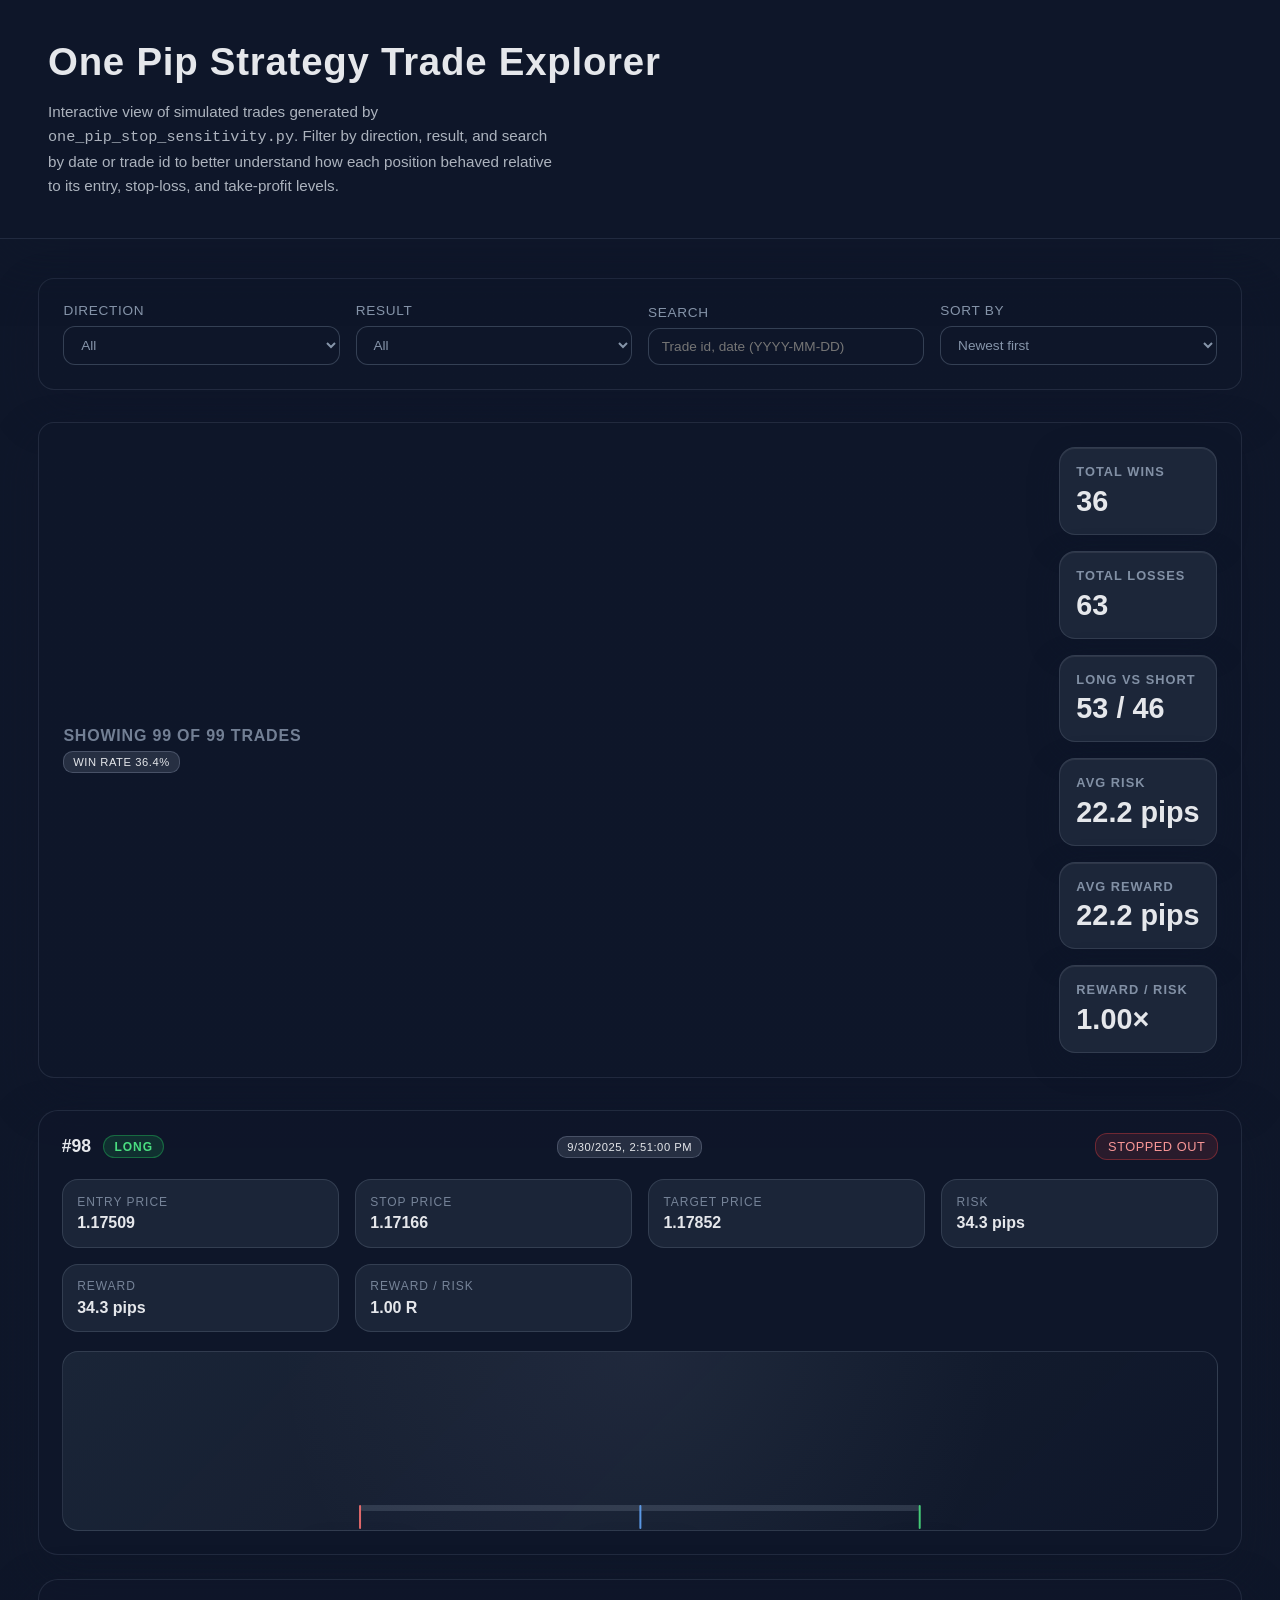
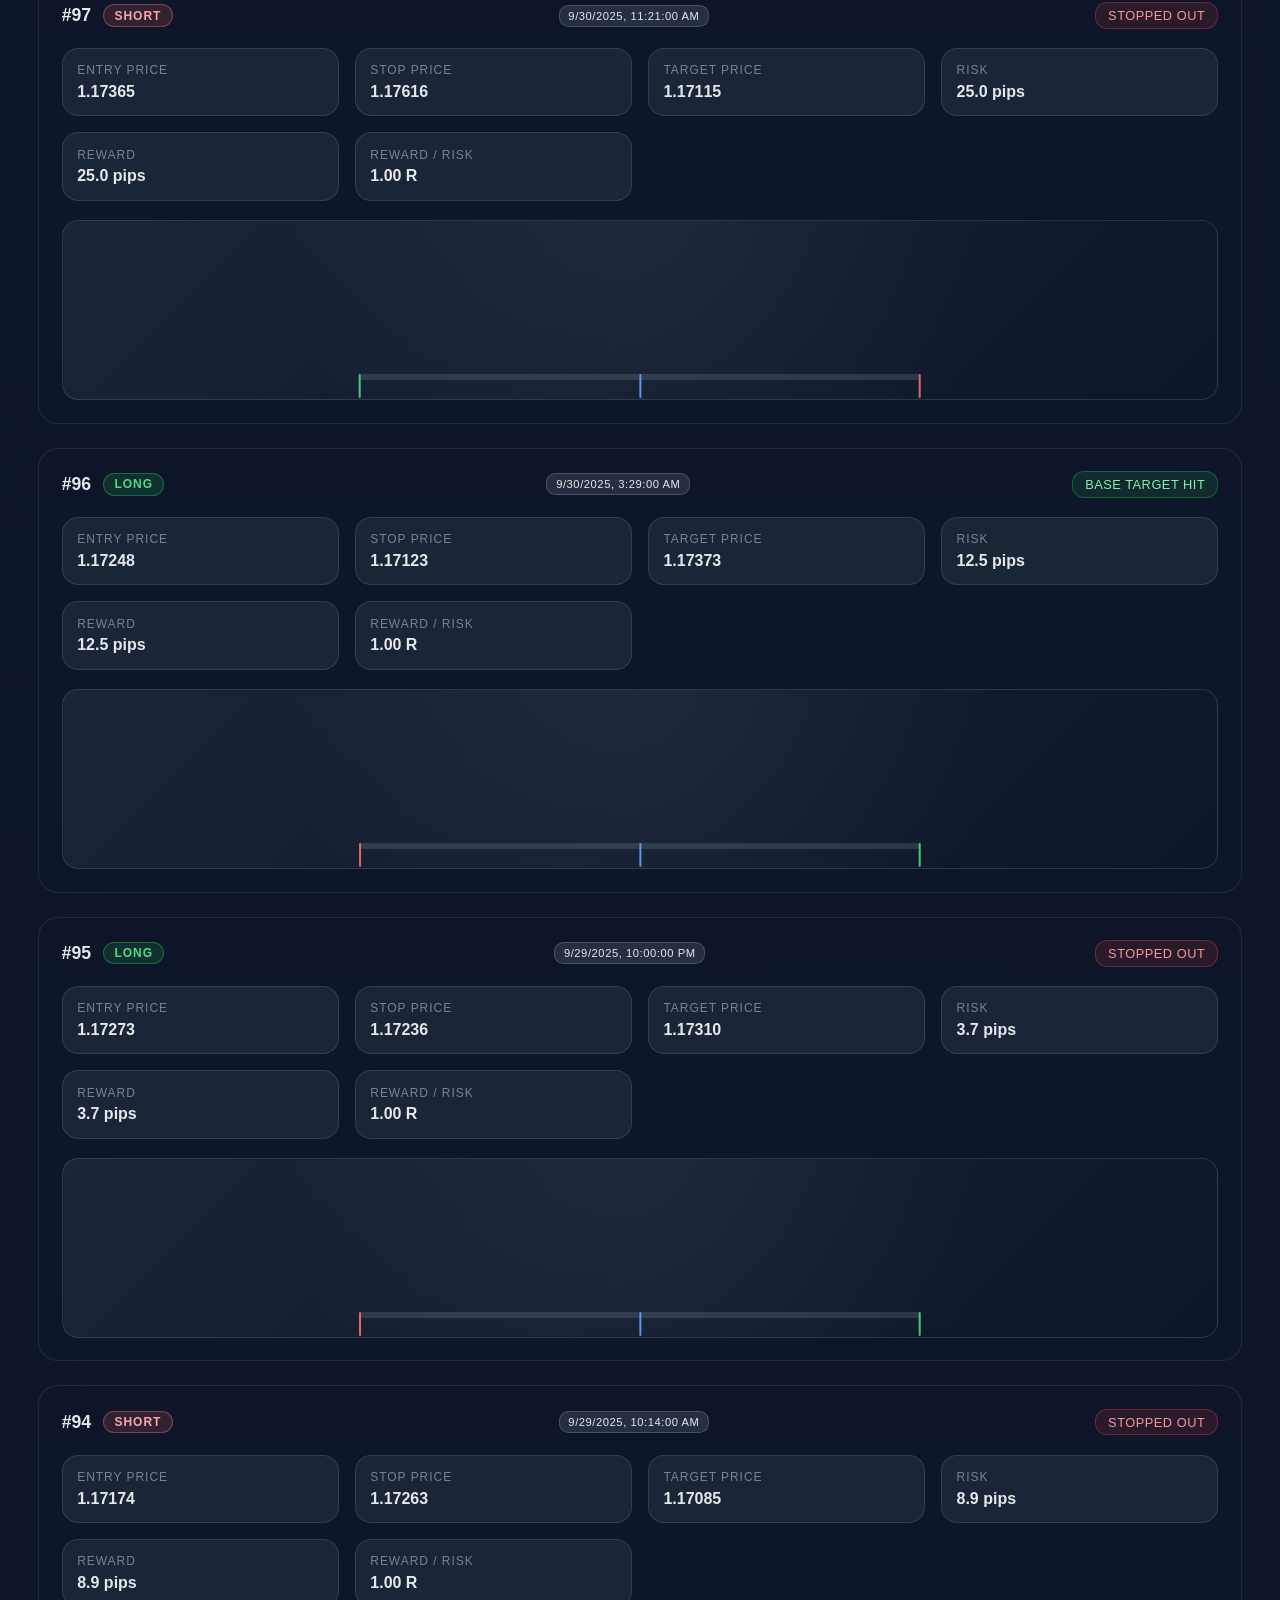
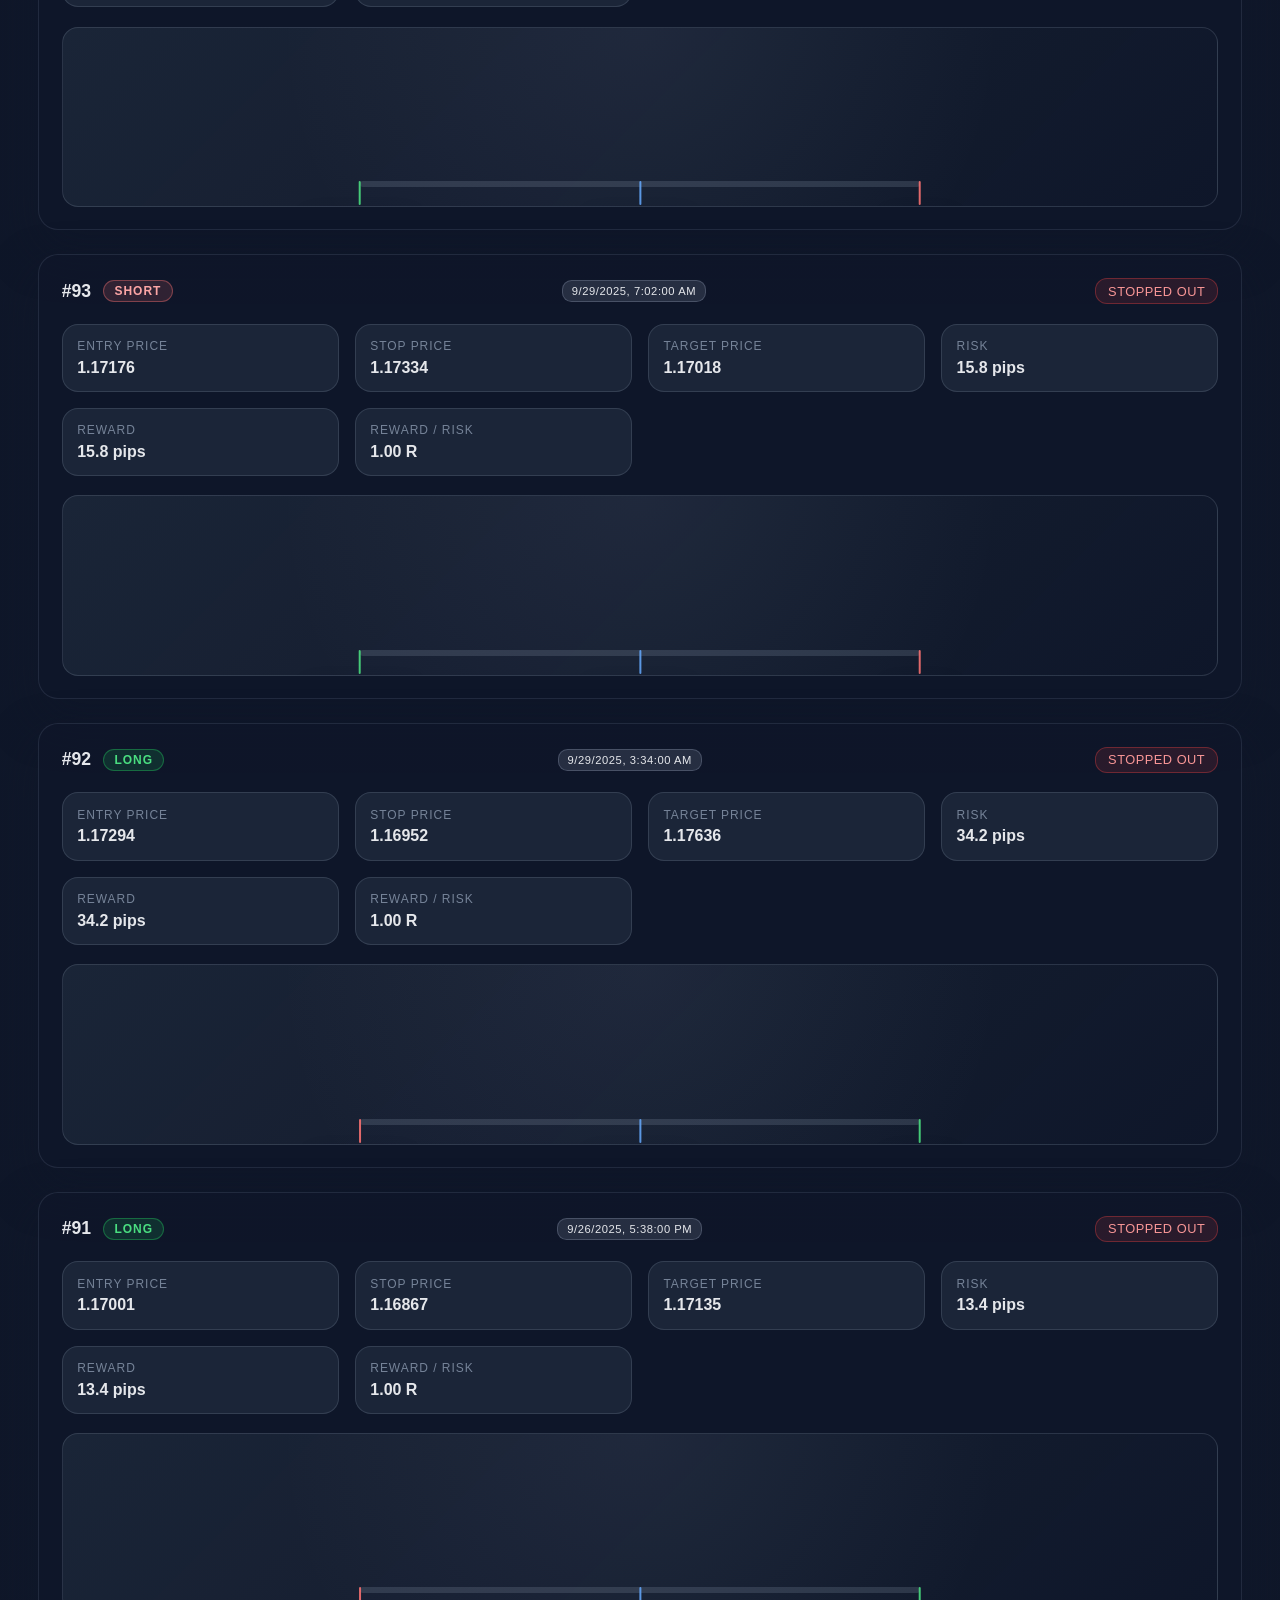
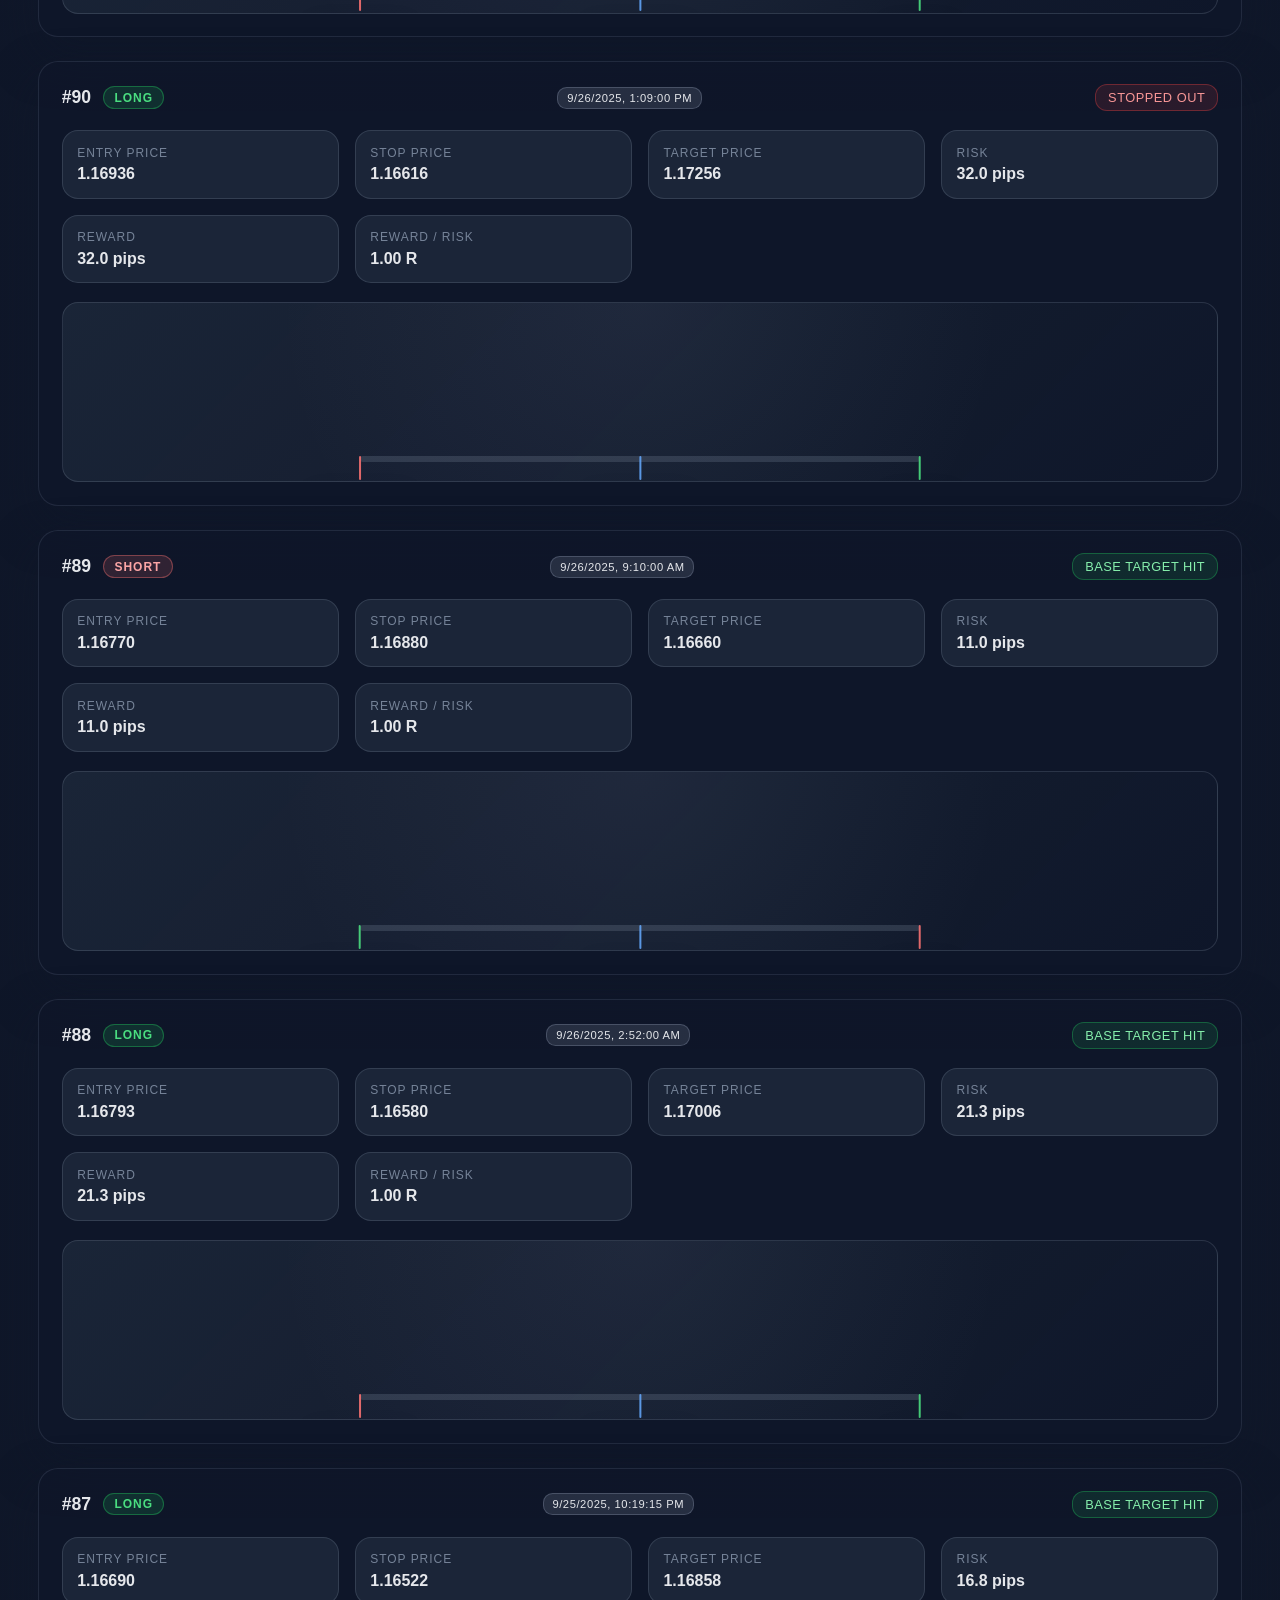
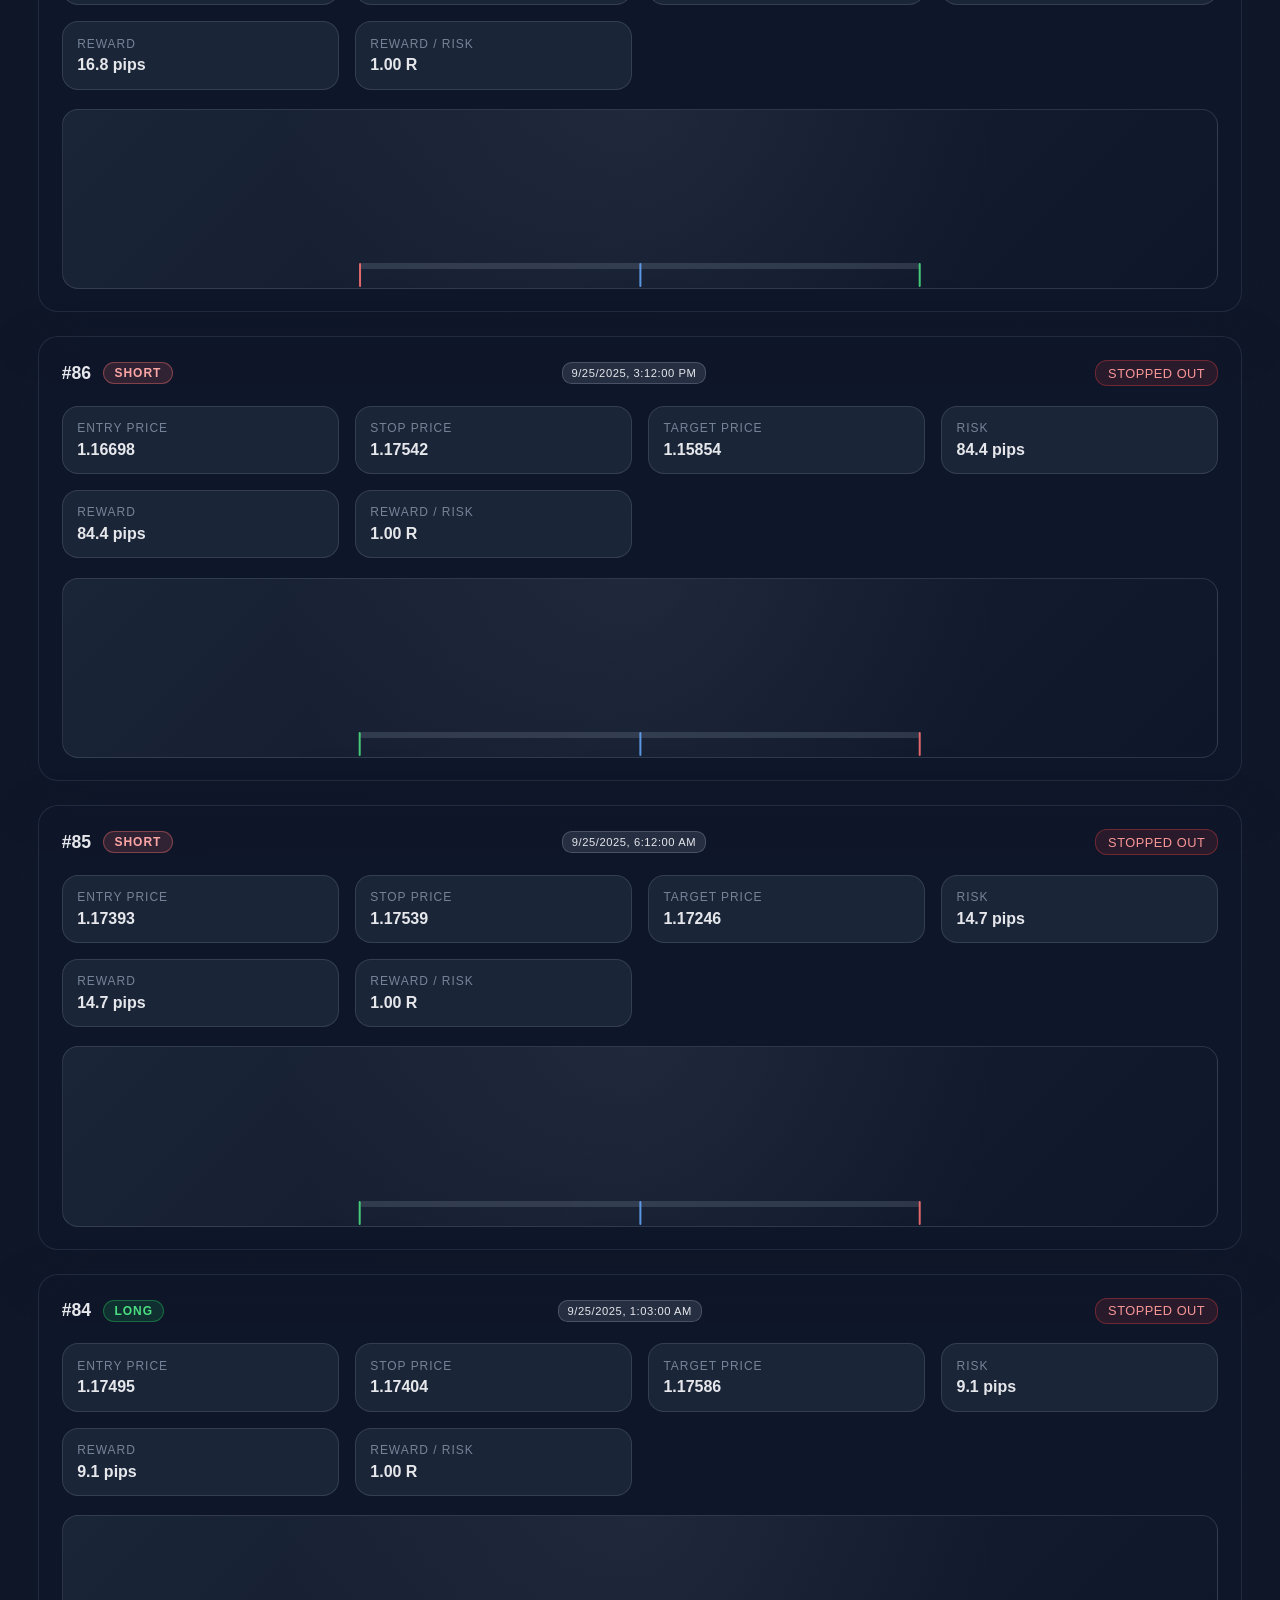
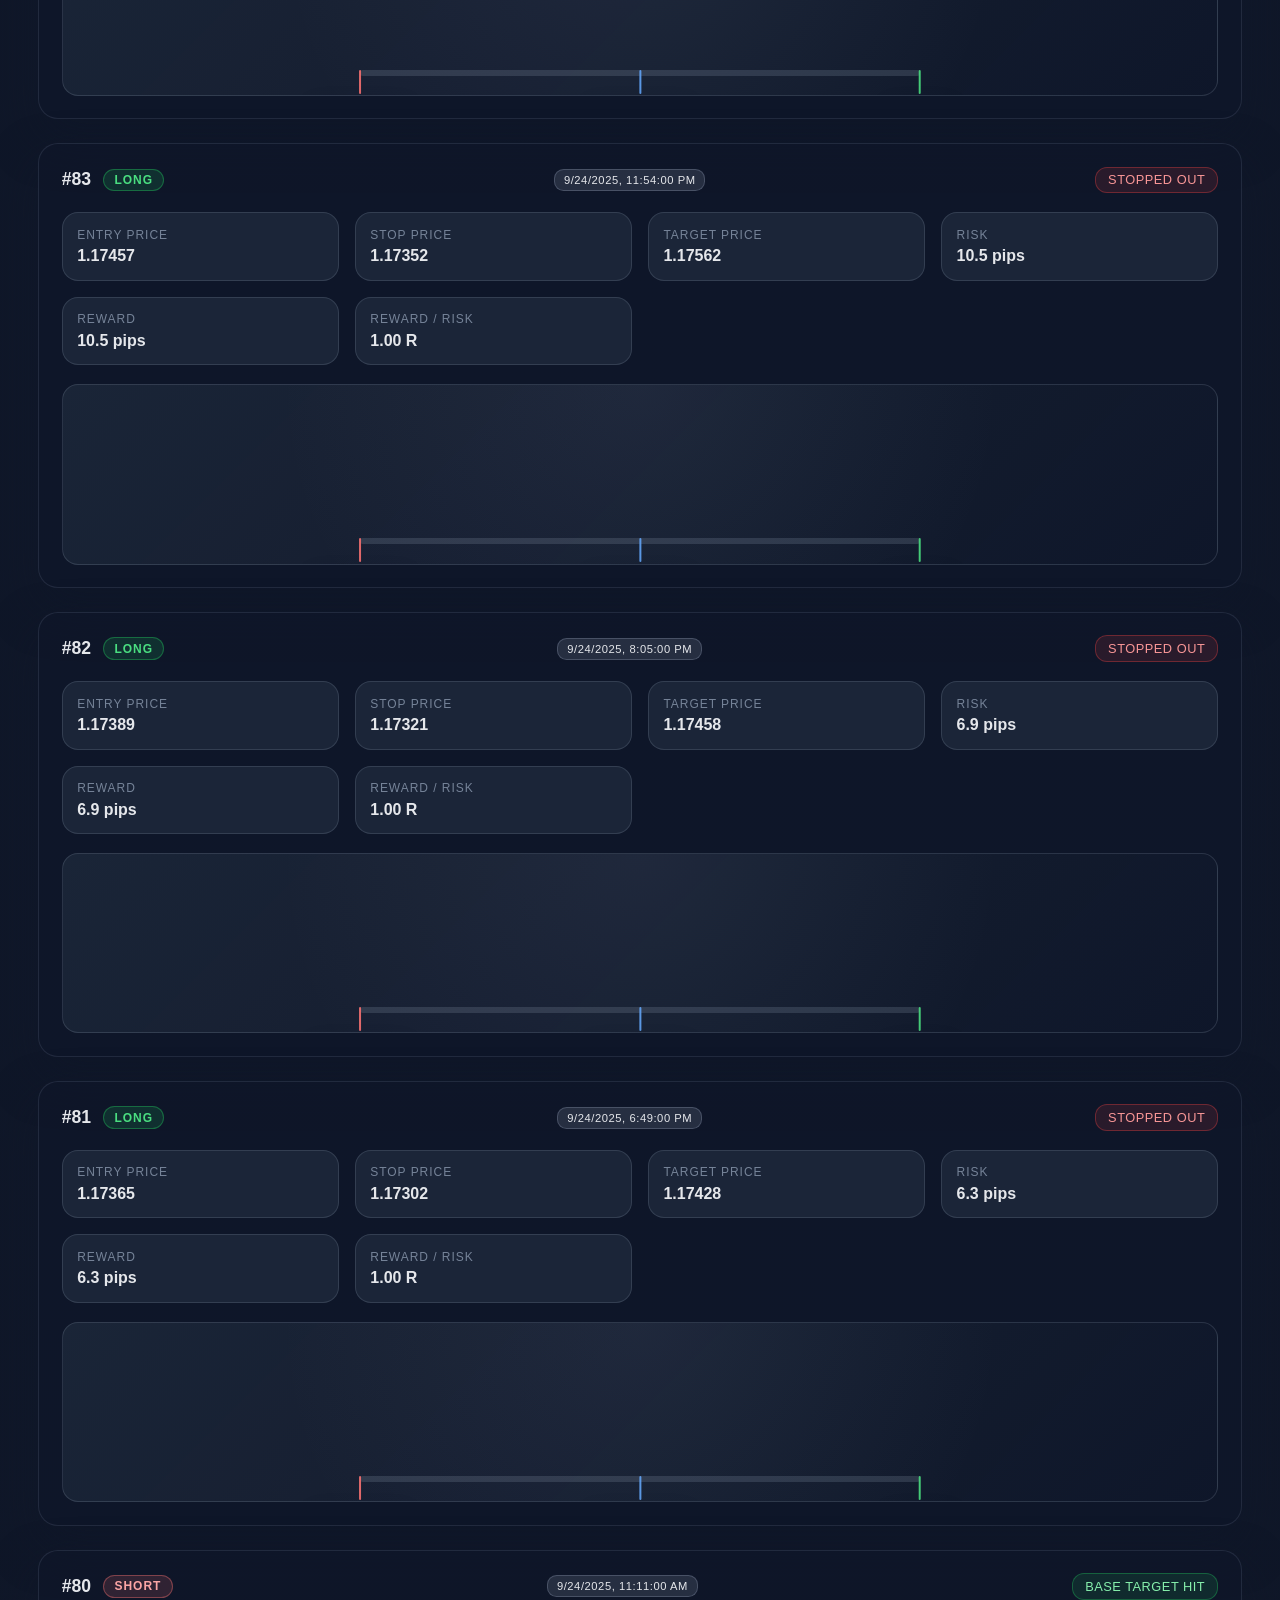
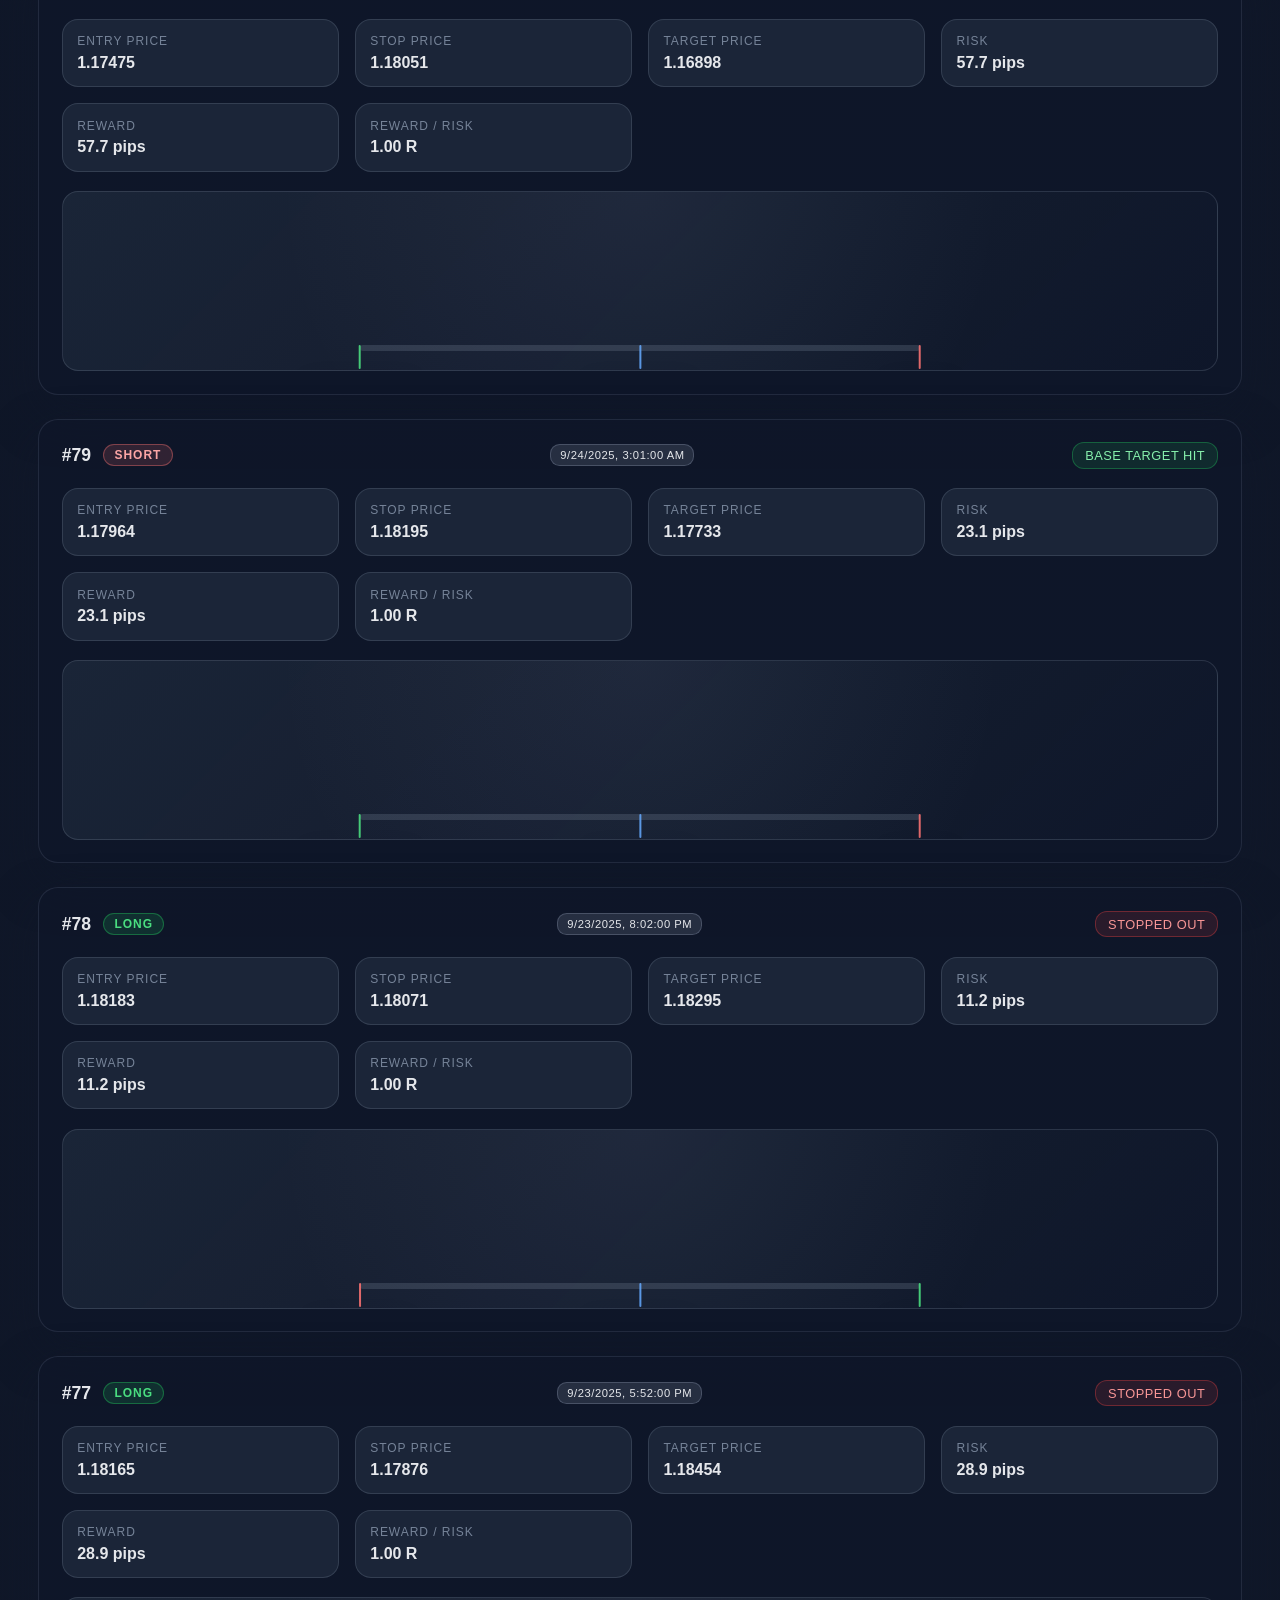
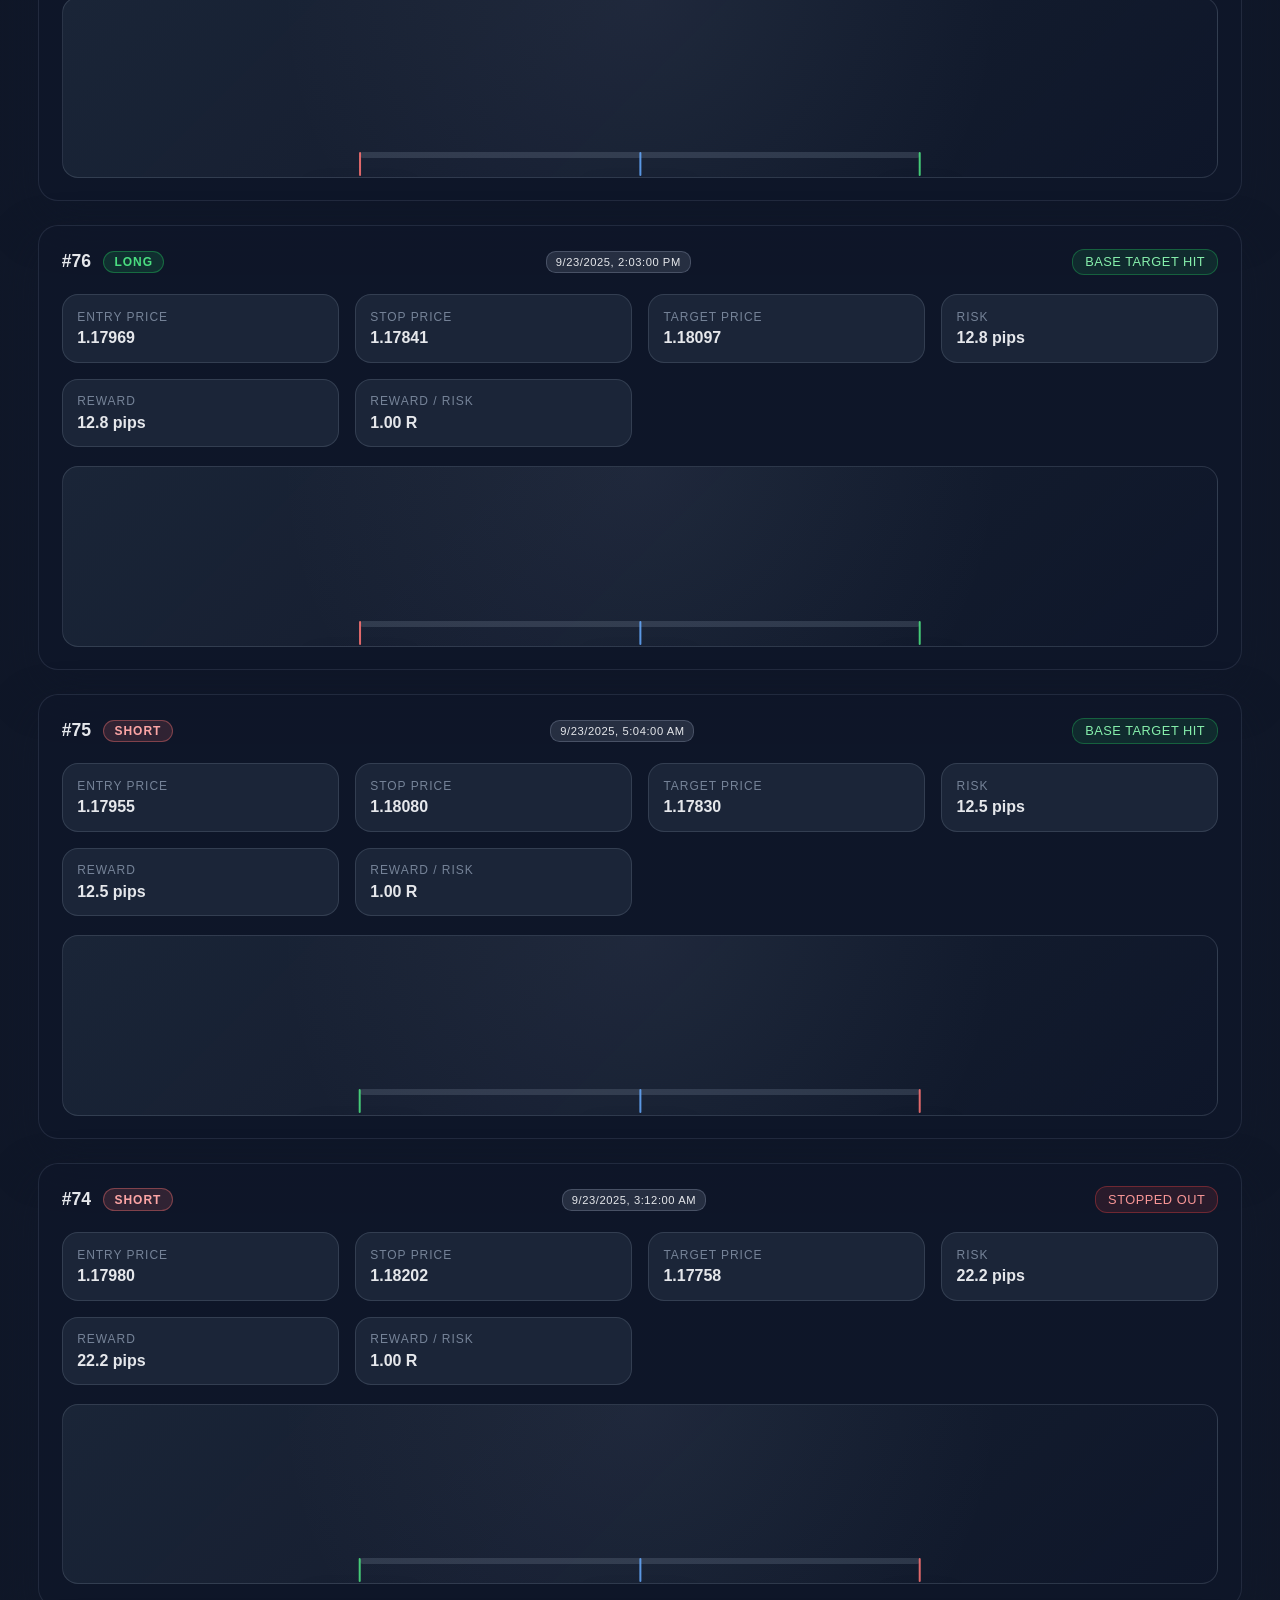
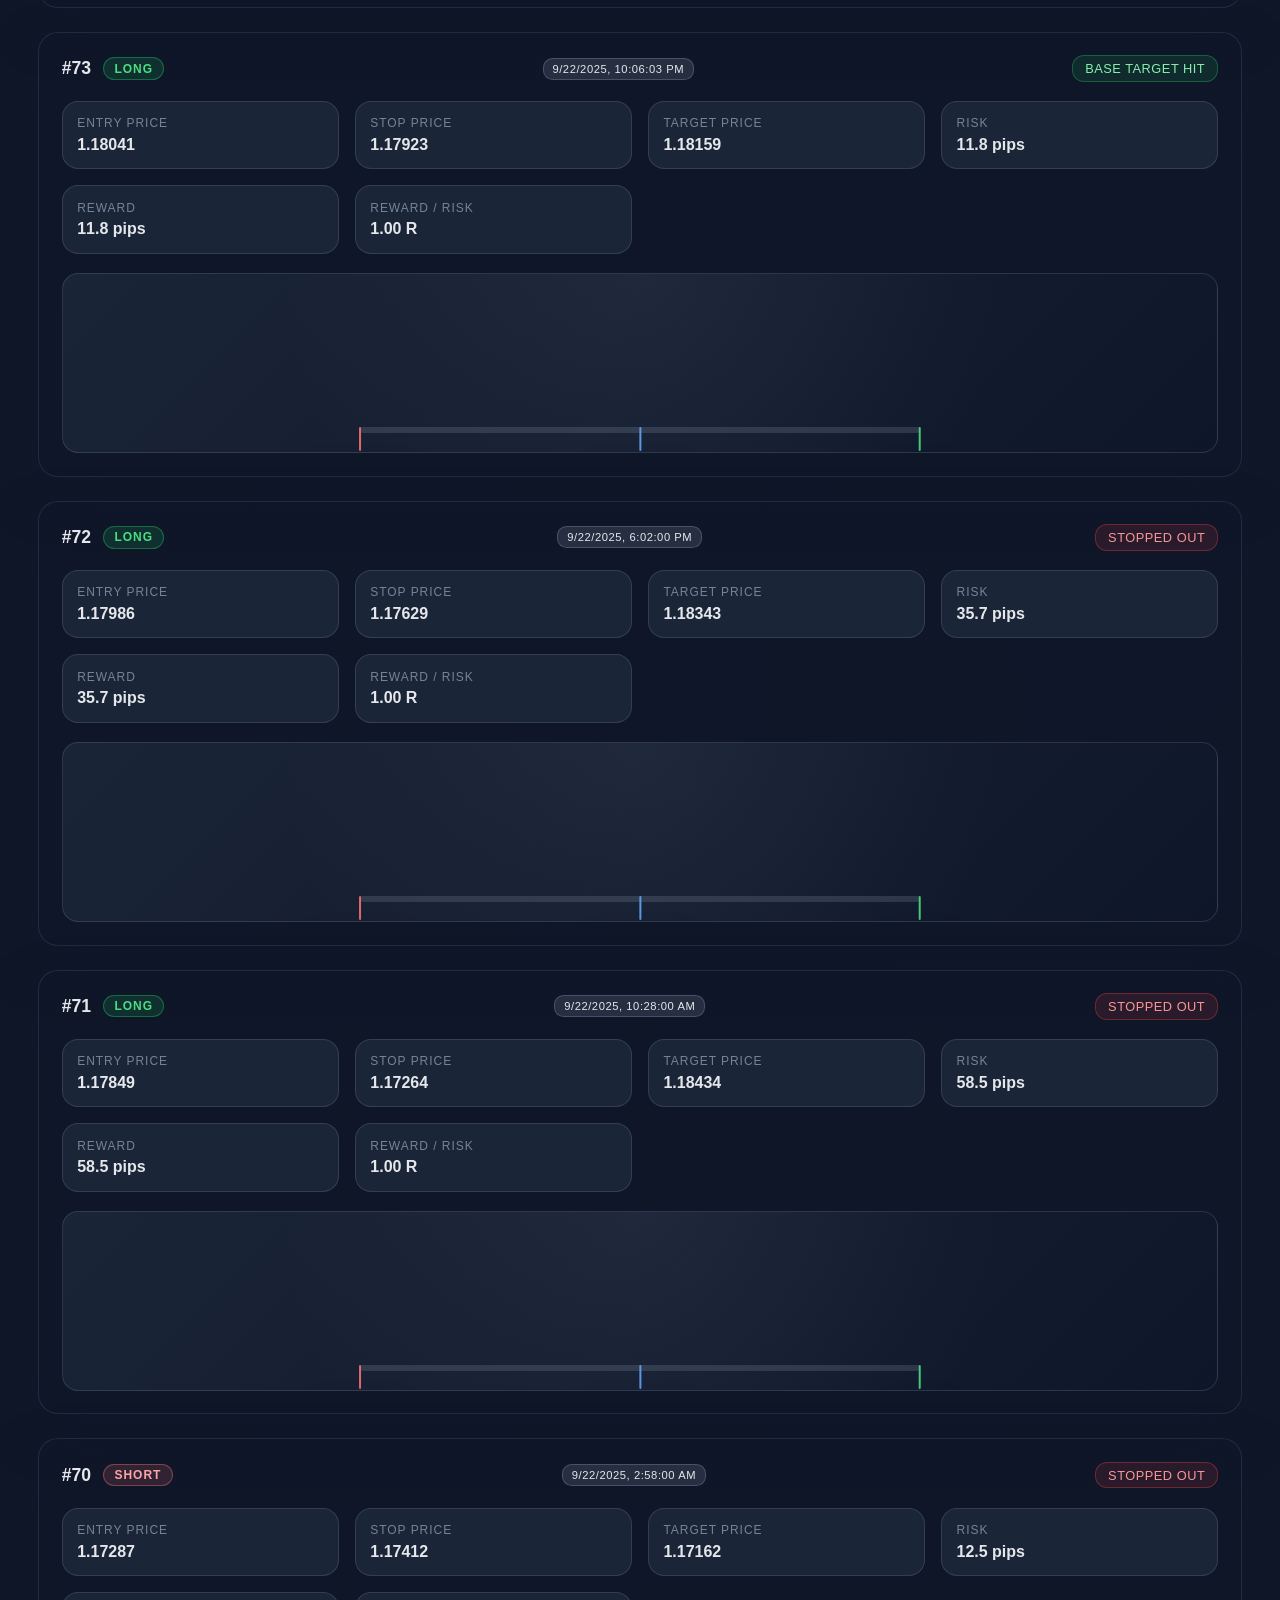
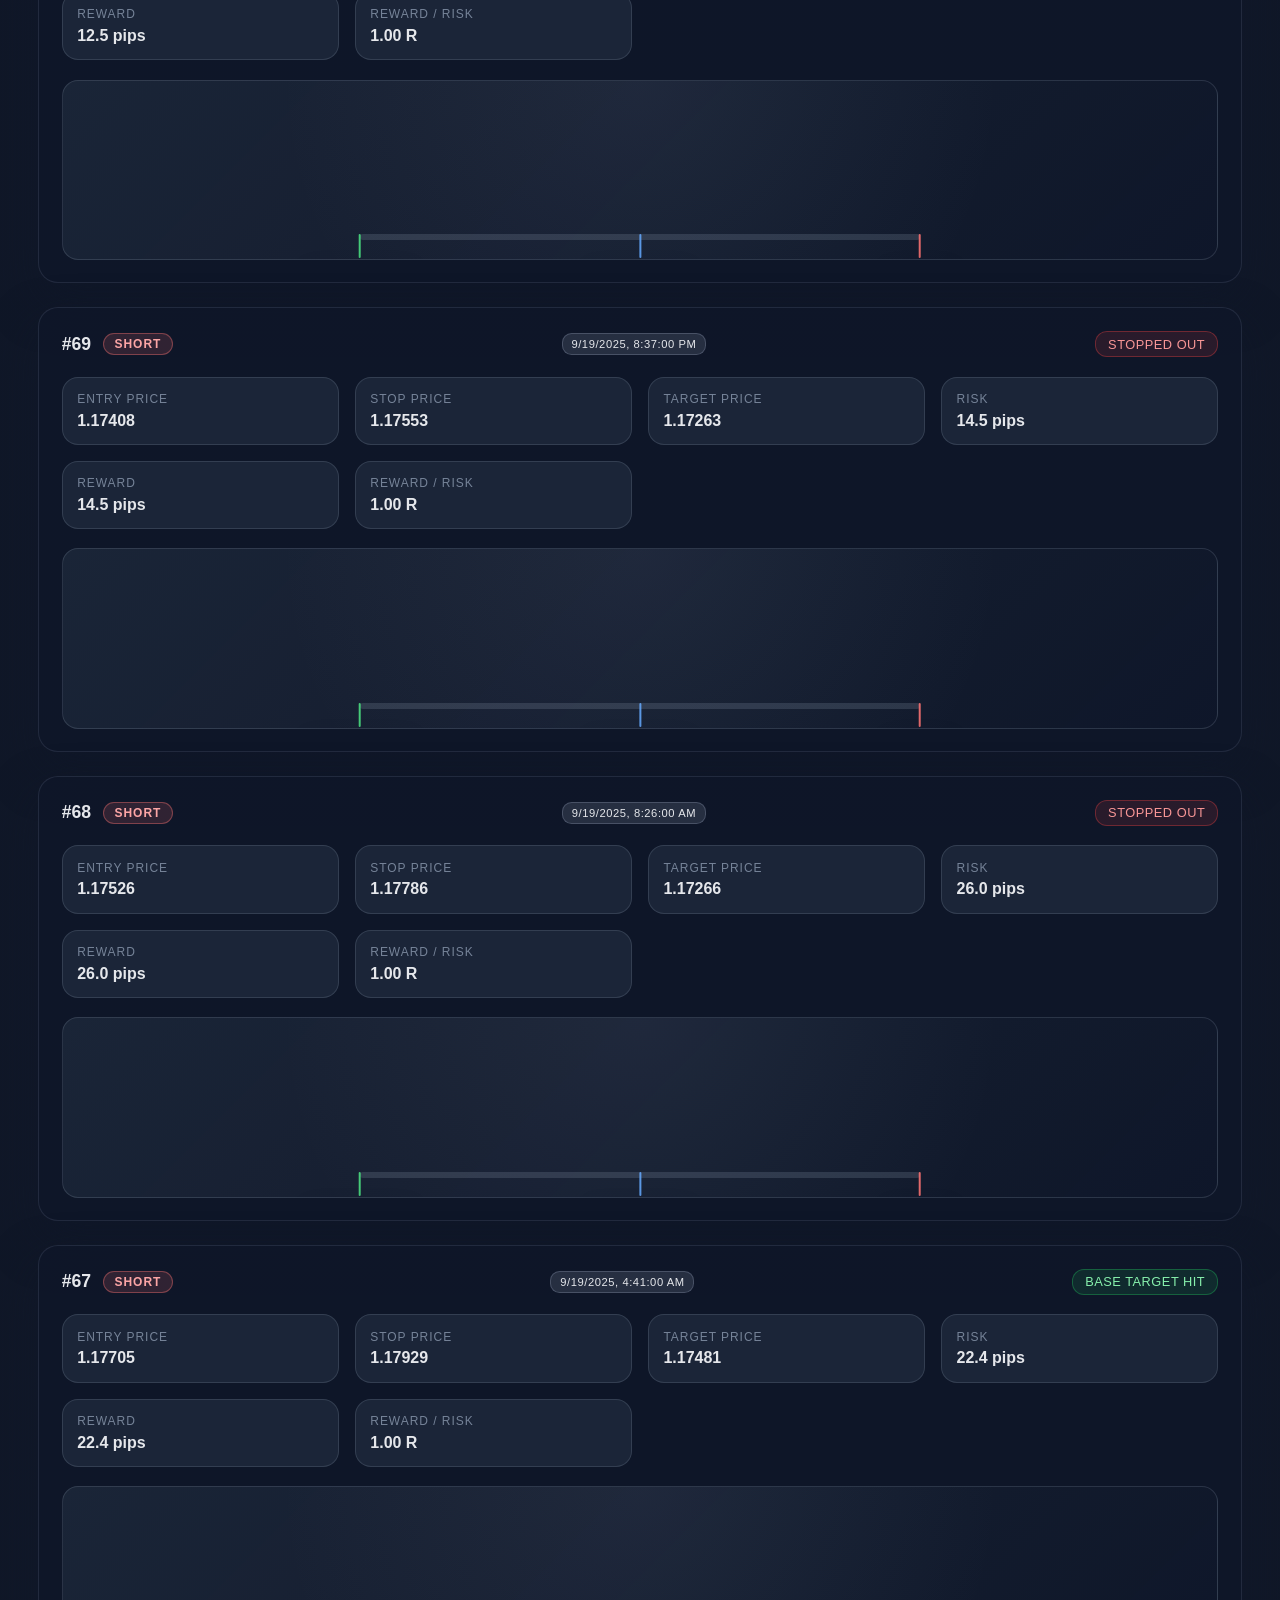
==== trade_visualization.html @ d6e730d3 "Add interactive trade visualization page" ====
<!DOCTYPE html>
<html lang="en">
<head>
  <meta charset="UTF-8" />
  <title>One Pip Strategy Trade Explorer</title>
  <meta name="viewport" content="width=device-width, initial-scale=1" />
  <style>
    :root {
      color-scheme: light dark;
      font-family: "Segoe UI", Roboto, Helvetica, Arial, sans-serif;
      background: #111827;
      color: #e5e7eb;
    }

    body {
      margin: 0;
      padding: 0;
      min-height: 100vh;
      display: flex;
      flex-direction: column;
      background: linear-gradient(160deg, #0f172a 0%, #111827 50%, #0b1120 100%);
    }

    header {
      padding: 2.5rem clamp(1rem, 4vw, 3rem);
      background: rgba(15, 23, 42, 0.85);
      backdrop-filter: blur(14px);
      border-bottom: 1px solid rgba(148, 163, 184, 0.15);
      position: sticky;
      top: 0;
      z-index: 10;
      box-shadow: 0 20px 45px rgba(15, 23, 42, 0.6);
    }

    header h1 {
      margin: 0 0 1rem 0;
      font-size: clamp(1.8rem, 3vw, 2.7rem);
      font-weight: 700;
      letter-spacing: 0.02em;
    }

    header p {
      margin: 0;
      max-width: 60ch;
      color: rgba(226, 232, 240, 0.75);
      font-size: 0.95rem;
      line-height: 1.6;
    }

    main {
      flex: 1;
      padding: clamp(1.5rem, 3vw, 3.5rem);
      display: grid;
      gap: 2rem;
    }

    .controls {
      display: grid;
      grid-template-columns: repeat(auto-fit, minmax(180px, 1fr));
      gap: 1rem;
      align-items: end;
      background: rgba(15, 23, 42, 0.75);
      padding: 1.5rem;
      border-radius: 1rem;
      border: 1px solid rgba(148, 163, 184, 0.15);
      box-shadow: 0 20px 45px rgba(15, 23, 42, 0.45);
    }

    .control {
      display: flex;
      flex-direction: column;
      gap: 0.5rem;
      font-size: 0.85rem;
      text-transform: uppercase;
      letter-spacing: 0.05em;
      color: rgba(148, 163, 184, 0.9);
    }

    .control input,
    .control select {
      font: inherit;
      padding: 0.65rem 0.8rem;
      border-radius: 0.75rem;
      border: 1px solid rgba(100, 116, 139, 0.45);
      background: rgba(15, 23, 42, 0.9);
      color: inherit;
      transition: border-color 0.2s ease, box-shadow 0.2s ease;
    }

    .control input:focus,
    .control select:focus {
      outline: none;
      border-color: rgba(99, 102, 241, 0.65);
      box-shadow: 0 0 0 3px rgba(99, 102, 241, 0.25);
    }

    .summary {
      display: flex;
      flex-wrap: wrap;
      gap: 1rem;
      align-items: center;
      justify-content: space-between;
      padding: 1.5rem;
      background: rgba(15, 23, 42, 0.75);
      border-radius: 1rem;
      border: 1px solid rgba(148, 163, 184, 0.15);
      box-shadow: 0 20px 45px rgba(15, 23, 42, 0.45);
    }

    .summary-grid {
      display: grid;
      grid-template-columns: repeat(auto-fit, minmax(140px, 1fr));
      gap: 1rem;
    }

    .summary-card {
      padding: 1rem;
      background: rgba(30, 41, 59, 0.9);
      border-radius: 1rem;
      border: 1px solid rgba(148, 163, 184, 0.18);
      box-shadow: inset 0 1px 0 rgba(255, 255, 255, 0.08), 0 10px 30px rgba(15, 23, 42, 0.35);
    }

    .summary-card h3 {
      margin: 0;
      font-size: 0.8rem;
      text-transform: uppercase;
      letter-spacing: 0.08em;
      color: rgba(148, 163, 184, 0.85);
    }

    .summary-card p {
      margin: 0.35rem 0 0 0;
      font-size: clamp(1.2rem, 2.5vw, 1.8rem);
      font-weight: 600;
    }

    .trade-list {
      display: grid;
      gap: 1.5rem;
    }

    .trade-card {
      background: rgba(15, 23, 42, 0.78);
      border-radius: 1.25rem;
      padding: 1.4rem;
      border: 1px solid rgba(148, 163, 184, 0.15);
      box-shadow: 0 20px 45px rgba(15, 23, 42, 0.5);
      display: grid;
      gap: 1.2rem;
      transition: transform 0.2s ease, border-color 0.2s ease;
    }

    .trade-card:hover {
      transform: translateY(-4px);
      border-color: rgba(99, 102, 241, 0.4);
    }

    .trade-card header {
      position: relative;
      padding: 0;
      background: none;
      border: none;
      box-shadow: none;
    }

    .trade-meta {
      display: flex;
      flex-wrap: wrap;
      gap: 1rem;
      align-items: center;
      justify-content: space-between;
    }

    .trade-title {
      font-size: 1.1rem;
      font-weight: 600;
      display: flex;
      align-items: center;
      gap: 0.75rem;
    }

    .trade-direction {
      padding: 0.2rem 0.65rem;
      border-radius: 999px;
      font-size: 0.75rem;
      letter-spacing: 0.08em;
      text-transform: uppercase;
    }

    .trade-direction.long {
      background: rgba(34, 197, 94, 0.15);
      color: rgb(74, 222, 128);
      border: 1px solid rgba(34, 197, 94, 0.4);
    }

    .trade-direction.short {
      background: rgba(248, 113, 113, 0.15);
      color: rgb(252, 165, 165);
      border: 1px solid rgba(248, 113, 113, 0.4);
    }

    .trade-result {
      padding: 0.3rem 0.75rem;
      border-radius: 0.75rem;
      font-size: 0.8rem;
      letter-spacing: 0.04em;
      text-transform: uppercase;
      display: inline-flex;
      align-items: center;
      gap: 0.5rem;
      border: 1px solid transparent;
    }

    .trade-result.win {
      background: rgba(34, 197, 94, 0.12);
      color: rgb(134, 239, 172);
      border-color: rgba(34, 197, 94, 0.35);
    }

    .trade-result.loss {
      background: rgba(239, 68, 68, 0.12);
      color: rgb(248, 150, 150);
      border-color: rgba(239, 68, 68, 0.35);
    }

    .trade-grid {
      display: grid;
      gap: 1rem;
      grid-template-columns: repeat(auto-fit, minmax(220px, 1fr));
    }

    .trade-stat {
      display: grid;
      gap: 0.35rem;
      background: rgba(30, 41, 59, 0.85);
      padding: 0.9rem;
      border-radius: 1rem;
      border: 1px solid rgba(148, 163, 184, 0.2);
    }

    .trade-stat span {
      font-size: 0.75rem;
      text-transform: uppercase;
      letter-spacing: 0.08em;
      color: rgba(148, 163, 184, 0.75);
    }

    .trade-stat strong {
      font-size: 1rem;
      font-weight: 600;
    }

    .price-track {
      position: relative;
      height: 140px;
      background: linear-gradient(135deg, rgba(30, 41, 59, 0.8), rgba(15, 23, 42, 0.75));
      border-radius: 1rem;
      border: 1px solid rgba(148, 163, 184, 0.2);
      overflow: hidden;
      padding: 1.2rem 1.4rem;
      display: flex;
      align-items: flex-end;
      justify-content: center;
    }

    .price-track::after {
      content: "";
      position: absolute;
      inset: 0;
      background: radial-gradient(circle at top, rgba(148, 163, 184, 0.08), transparent 60%);
      pointer-events: none;
    }

    .price-line {
      position: relative;
      width: min(560px, 100%);
      height: 6px;
      background: rgba(148, 163, 184, 0.2);
      border-radius: 999px;
    }

    .price-level {
      position: absolute;
      transform: translateX(-50%);
      display: flex;
      flex-direction: column;
      align-items: center;
      gap: 0.4rem;
    }

    .price-level .marker {
      width: 2px;
      height: 24px;
      border-radius: 999px;
    }

    .price-level .label {
      font-size: 0.75rem;
      padding: 0.25rem 0.6rem;
      border-radius: 0.6rem;
      background: rgba(15, 23, 42, 0.9);
      border: 1px solid rgba(148, 163, 184, 0.25);
      box-shadow: 0 6px 18px rgba(15, 23, 42, 0.45);
    }

    .price-level.entry .marker {
      background: rgba(96, 165, 250, 0.9);
    }

    .price-level.stop .marker {
      background: rgba(248, 113, 113, 0.9);
    }

    .price-level.target .marker {
      background: rgba(74, 222, 128, 0.9);
    }

    .no-data {
      text-align: center;
      padding: 4rem 2rem;
      border-radius: 1rem;
      border: 1px dashed rgba(148, 163, 184, 0.25);
      background: rgba(15, 23, 42, 0.5);
      color: rgba(148, 163, 184, 0.8);
      font-size: 0.95rem;
      letter-spacing: 0.03em;
    }

    .badge {
      display: inline-flex;
      align-items: center;
      gap: 0.35rem;
      padding: 0.25rem 0.55rem;
      border-radius: 0.6rem;
      font-size: 0.7rem;
      letter-spacing: 0.05em;
      background: rgba(148, 163, 184, 0.18);
      border: 1px solid rgba(148, 163, 184, 0.3);
      text-transform: uppercase;
    }

    footer {
      padding: 2rem;
      text-align: center;
      color: rgba(148, 163, 184, 0.6);
      font-size: 0.8rem;
      letter-spacing: 0.04em;
    }

    @media (max-width: 720px) {
      header {
        position: static;
      }

      .trade-meta {
        flex-direction: column;
        align-items: flex-start;
      }

      .price-track {
        height: 120px;
      }
    }
  </style>
</head>
<body>
  <header>
    <h1>One Pip Strategy Trade Explorer</h1>
    <p>Interactive view of simulated trades generated by <code>one_pip_stop_sensitivity.py</code>. Filter by direction, result, and
      search by date or trade id to better understand how each position behaved relative to its entry, stop-loss, and take-profit
      levels.</p>
  </header>
  <main>
    <section class="controls">
      <label class="control">
        Direction
        <select id="directionFilter">
          <option value="all">All</option>
          <option value="long">Long</option>
          <option value="short">Short</option>
        </select>
      </label>
      <label class="control">
        Result
        <select id="resultFilter">
          <option value="all">All</option>
          <option value="win">Base Target Hit</option>
          <option value="loss">Stopped Out</option>
        </select>
      </label>
      <label class="control">
        Search
        <input id="searchInput" type="search" placeholder="Trade id, date (YYYY-MM-DD)" />
      </label>
      <label class="control">
        Sort by
        <select id="sortSelect">
          <option value="time-desc">Newest first</option>
          <option value="time-asc">Oldest first</option>
          <option value="rr-desc">Highest R:R</option>
          <option value="rr-asc">Lowest R:R</option>
          <option value="risk-desc">Biggest risk (pips)</option>
          <option value="risk-asc">Smallest risk (pips)</option>
        </select>
      </label>
    </section>

    <section class="summary" id="summary"></section>

    <section class="trade-list" id="tradeList">
      <p class="no-data">Loading trade data…</p>
    </section>
  </main>
  <footer>
    Data source: <code>one_pip_results_detailed.csv</code> · Visual helper for strategy diagnostics.
  </footer>

  <script>
    const directionFilter = document.getElementById('directionFilter');
    const resultFilter = document.getElementById('resultFilter');
    const searchInput = document.getElementById('searchInput');
    const sortSelect = document.getElementById('sortSelect');
    const tradeList = document.getElementById('tradeList');
    const summaryEl = document.getElementById('summary');
    let trades = [];

    const formatNumber = (value, digits = 5) => {
      if (typeof value !== 'number' || Number.isNaN(value)) return '—';
      return value.toFixed(digits);
    };

    const formatPips = (value) => {
      if (typeof value !== 'number' || Number.isNaN(value)) return '—';
      return `${value.toFixed(1)} pips`;
    };

    const formatRR = (reward, risk) => {
      if (!risk) return '—';
      return `${(reward / risk).toFixed(2)} R`;
    };

    const parseBool = (value) => value === 'True' || value === true;

    const parseCsv = (text) => {
      const lines = text.trim().split(/\r?\n/).filter(Boolean);
      const [header, ...rows] = lines;
      const keys = header.split(',');
      return rows.map((row) => {
        const values = row.split(',');
        return Object.fromEntries(keys.map((key, index) => [key, values[index]]));
      });
    };

    const decorateTrade = (raw) => {
      const direction = Number(raw.direction);
      const riskPips = Number(raw.risk_pips);
      const rewardPips = Number(raw.reward_pips);
      const trade = {
        ...raw,
        trade_id: Number(raw.trade_id),
        entry_tick_idx: Number(raw.entry_tick_idx),
        direction,
        entry_price: Number(raw.entry_price),
        risk_pips: riskPips,
        reward_pips: rewardPips,
        rr_used: Number(raw.rr_used),
        stop_price_base: Number(raw.stop_price_base),
        tp_price_used: Number(raw.tp_price_used),
        stop_price_plus1: Number(raw.stop_price_plus1),
        base_win: parseBool(raw.base_win),
        plus1_win: parseBool(raw.plus1_win),
        i_bar: Number(raw.i_bar),
        entry_min_idx: Number(raw.entry_min_idx),
        rrRatio: rewardPips && riskPips ? rewardPips / riskPips : null,
        entry_date: new Date(raw.entry_time)
      };
      return trade;
    };

    const computeSummary = (collection) => {
      if (!collection.length) return null;
      const totals = collection.reduce((acc, trade) => {
        acc.count += 1;
        if (trade.base_win) acc.wins += 1;
        if (!trade.base_win) acc.losses += 1;
        acc.long += trade.direction === 1 ? 1 : 0;
        acc.short += trade.direction === -1 ? 1 : 0;
        acc.totalRisk += trade.risk_pips;
        acc.totalReward += trade.reward_pips;
        return acc;
      }, { count: 0, wins: 0, losses: 0, long: 0, short: 0, totalRisk: 0, totalReward: 0 });

      return {
        ...totals,
        winRate: totals.count ? (totals.wins / totals.count) * 100 : 0,
        avgRisk: totals.count ? totals.totalRisk / totals.count : 0,
        avgReward: totals.count ? totals.totalReward / totals.count : 0,
        expectancy: totals.totalRisk ? (totals.totalReward / totals.totalRisk) : 0,
      };
    };

    const createPriceTrack = (trade) => {
      const container = document.createElement('div');
      container.className = 'price-track';
      const line = document.createElement('div');
      line.className = 'price-line';
      const minPrice = Math.min(trade.entry_price, trade.stop_price_base, trade.tp_price_used);
      const maxPrice = Math.max(trade.entry_price, trade.stop_price_base, trade.tp_price_used);
      const range = maxPrice - minPrice || 1;

      const addLevel = (type, price, label) => {
        const level = document.createElement('div');
        level.className = `price-level ${type}`;
        level.style.left = `${((price - minPrice) / range) * 100}%`;

        const marker = document.createElement('div');
        marker.className = 'marker';
        const caption = document.createElement('div');
        caption.className = 'label';
        caption.textContent = `${label}: ${formatNumber(price, 5)}`;

        level.append(marker, caption);
        line.appendChild(level);
      };

      addLevel('stop', trade.stop_price_base, 'Stop');
      addLevel('entry', trade.entry_price, 'Entry');
      addLevel('target', trade.tp_price_used, 'Target');

      container.appendChild(line);
      return container;
    };

    const renderSummary = (summary, totalCount) => {
      if (!summary) {
        summaryEl.innerHTML = '<p class="no-data">No trades match the current filters.</p>';
        return;
      }

      summaryEl.innerHTML = `
        <div>
          <h2 style="margin: 0 0 0.4rem 0; font-size: 1rem; letter-spacing: 0.05em; text-transform: uppercase; color: rgba(148, 163, 184, 0.75);">
            Showing ${summary.count} of ${totalCount} trades
          </h2>
          <div class="badge">Win rate ${summary.winRate.toFixed(1)}%</div>
        </div>
        <div class="summary-grid">
          <div class="summary-card"><h3>Total Wins</h3><p>${summary.wins}</p></div>
          <div class="summary-card"><h3>Total Losses</h3><p>${summary.losses}</p></div>
          <div class="summary-card"><h3>Long vs Short</h3><p>${summary.long} / ${summary.short}</p></div>
          <div class="summary-card"><h3>Avg Risk</h3><p>${summary.avgRisk.toFixed(1)} pips</p></div>
          <div class="summary-card"><h3>Avg Reward</h3><p>${summary.avgReward.toFixed(1)} pips</p></div>
          <div class="summary-card"><h3>Reward / Risk</h3><p>${summary.expectancy.toFixed(2)}×</p></div>
        </div>`;
    };

    const renderTrades = (collection) => {
      if (!collection.length) {
        tradeList.innerHTML = '<p class="no-data">No trades match the current filters. Try broadening your search.</p>';
        renderSummary(null, trades.length);
        return;
      }

      const fragment = document.createDocumentFragment();
      collection.forEach((trade) => {
        const card = document.createElement('article');
        card.className = 'trade-card';

        const tradeHeader = document.createElement('div');
        tradeHeader.className = 'trade-meta';

        const title = document.createElement('div');
        title.className = 'trade-title';
        title.innerHTML = `
          <span>#${trade.trade_id}</span>
          <span class="trade-direction ${trade.direction === 1 ? 'long' : 'short'}">${trade.direction === 1 ? 'Long' : 'Short'}</span>
        `;

        const result = document.createElement('span');
        result.className = `trade-result ${trade.base_win ? 'win' : 'loss'}`;
        result.textContent = trade.base_win ? 'Base target hit' : 'Stopped out';

        const time = document.createElement('div');
        time.className = 'badge';
        time.textContent = new Date(trade.entry_time).toLocaleString();

        tradeHeader.append(title, time, result);
        card.appendChild(tradeHeader);

        const stats = document.createElement('div');
        stats.className = 'trade-grid';
        stats.innerHTML = `
          <div class="trade-stat"><span>Entry Price</span><strong>${formatNumber(trade.entry_price)}</strong></div>
          <div class="trade-stat"><span>Stop Price</span><strong>${formatNumber(trade.stop_price_base)}</strong></div>
          <div class="trade-stat"><span>Target Price</span><strong>${formatNumber(trade.tp_price_used)}</strong></div>
          <div class="trade-stat"><span>Risk</span><strong>${formatPips(trade.risk_pips)}</strong></div>
          <div class="trade-stat"><span>Reward</span><strong>${formatPips(trade.reward_pips)}</strong></div>
          <div class="trade-stat"><span>Reward / Risk</span><strong>${formatRR(trade.reward_pips, trade.risk_pips)}</strong></div>
        `;

        card.appendChild(stats);
        card.appendChild(createPriceTrack(trade));
        tradeList.appendChild(card);
        fragment.appendChild(card);
      });

      tradeList.innerHTML = '';
      tradeList.appendChild(fragment);
      renderSummary(computeSummary(collection), trades.length);
    };

    const filterTrades = () => {
      const directionValue = directionFilter.value;
      const resultValue = resultFilter.value;
      const query = searchInput.value.trim().toLowerCase();

      let filtered = trades;

      if (directionValue !== 'all') {
        filtered = filtered.filter((trade) => directionValue === 'long' ? trade.direction === 1 : trade.direction === -1);
      }

      if (resultValue !== 'all') {
        filtered = filtered.filter((trade) => resultValue === 'win' ? trade.base_win : !trade.base_win);
      }

      if (query) {
        filtered = filtered.filter((trade) => {
          return String(trade.trade_id).includes(query) || trade.entry_time.slice(0, 10).includes(query);
        });
      }

      const [sortKey, order] = sortSelect.value.split('-');
      filtered = [...filtered].sort((a, b) => {
        if (sortKey === 'time') {
          return order === 'asc' ? a.entry_date - b.entry_date : b.entry_date - a.entry_date;
        }
        if (sortKey === 'rr') {
          return order === 'asc' ? (a.rrRatio ?? 0) - (b.rrRatio ?? 0) : (b.rrRatio ?? 0) - (a.rrRatio ?? 0);
        }
        if (sortKey === 'risk') {
          return order === 'asc' ? a.risk_pips - b.risk_pips : b.risk_pips - a.risk_pips;
        }
        return 0;
      });

      renderTrades(filtered);
    };

    const boot = async () => {
      try {
        const response = await fetch('one_pip_results_detailed.csv');
        if (!response.ok) throw new Error('Unable to load CSV file');
        const text = await response.text();
        trades = parseCsv(text).map(decorateTrade);
        filterTrades();
      } catch (error) {
        console.error(error);
        tradeList.innerHTML = `<p class="no-data">Failed to load data: ${error.message}</p>`;
      }
    };

    directionFilter.addEventListener('change', filterTrades);
    resultFilter.addEventListener('change', filterTrades);
    searchInput.addEventListener('input', filterTrades);
    sortSelect.addEventListener('change', filterTrades);

    boot();
  </script>
</body>
</html>
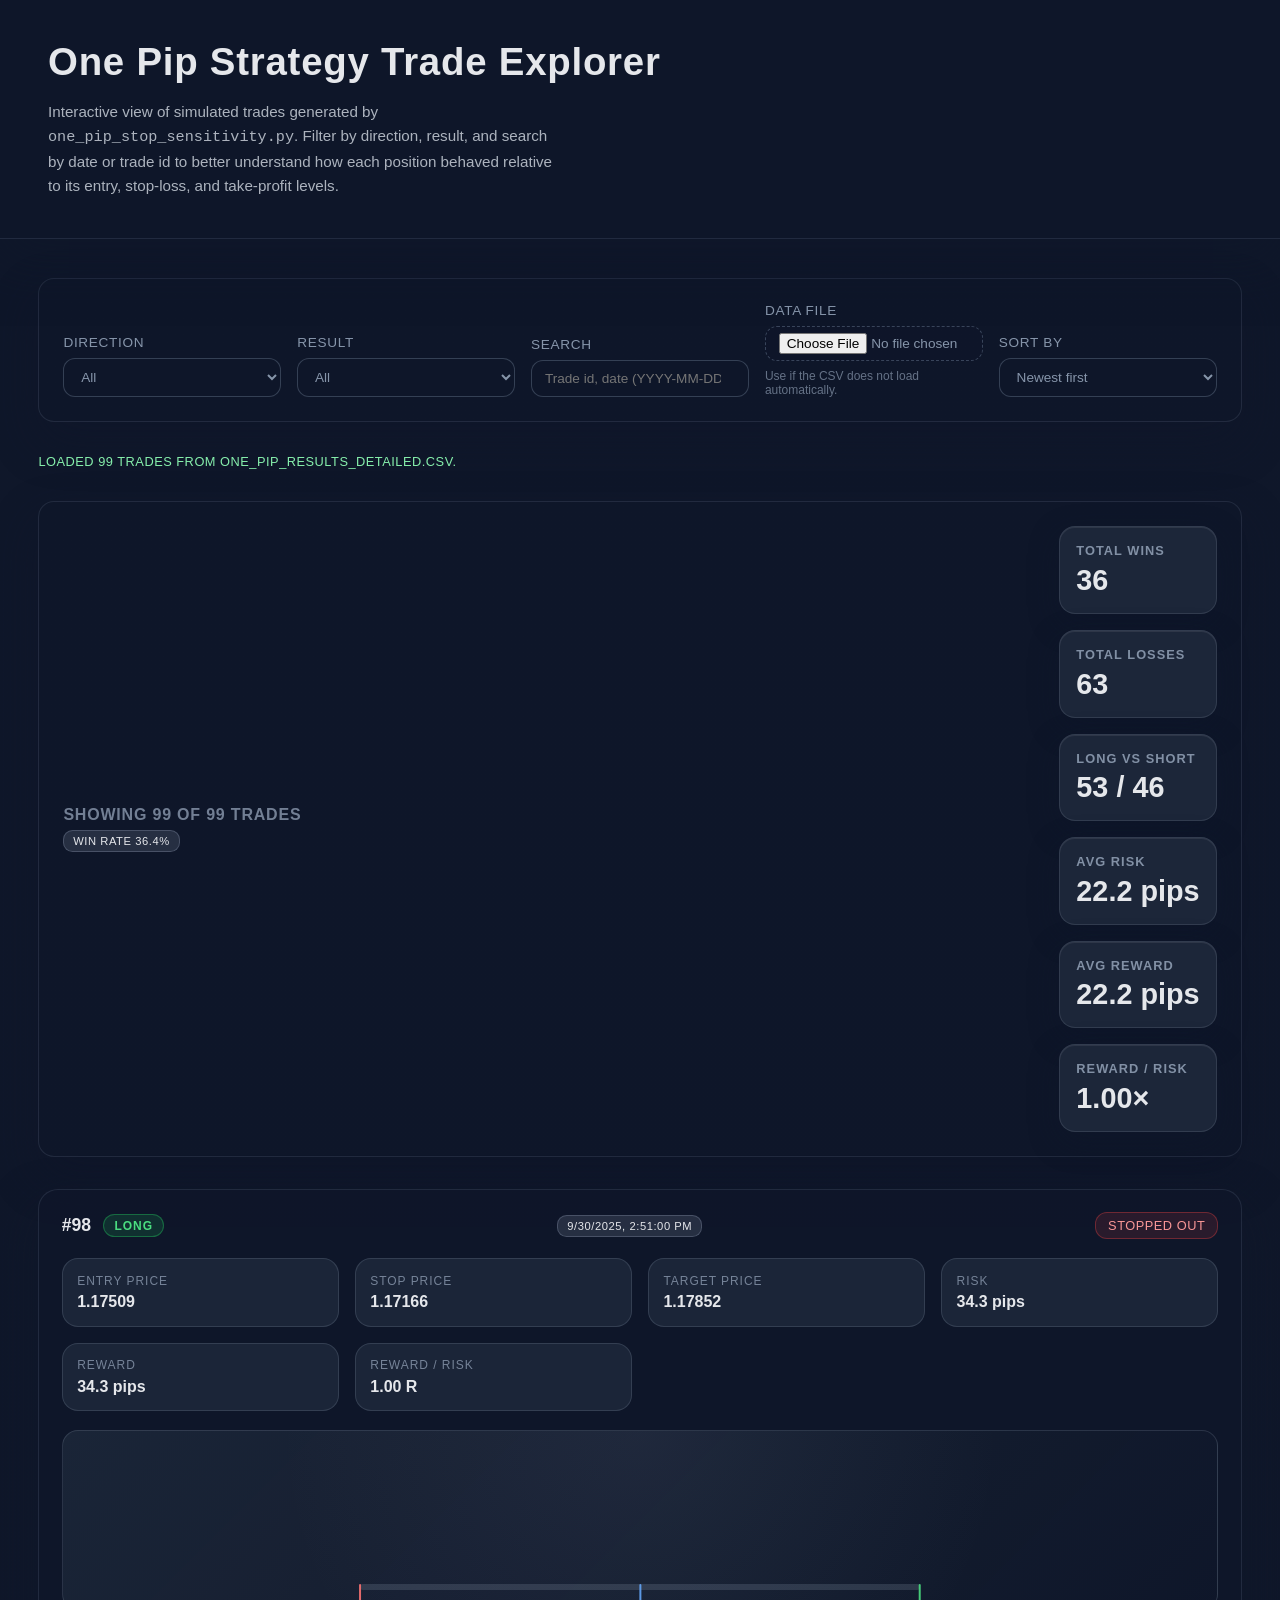
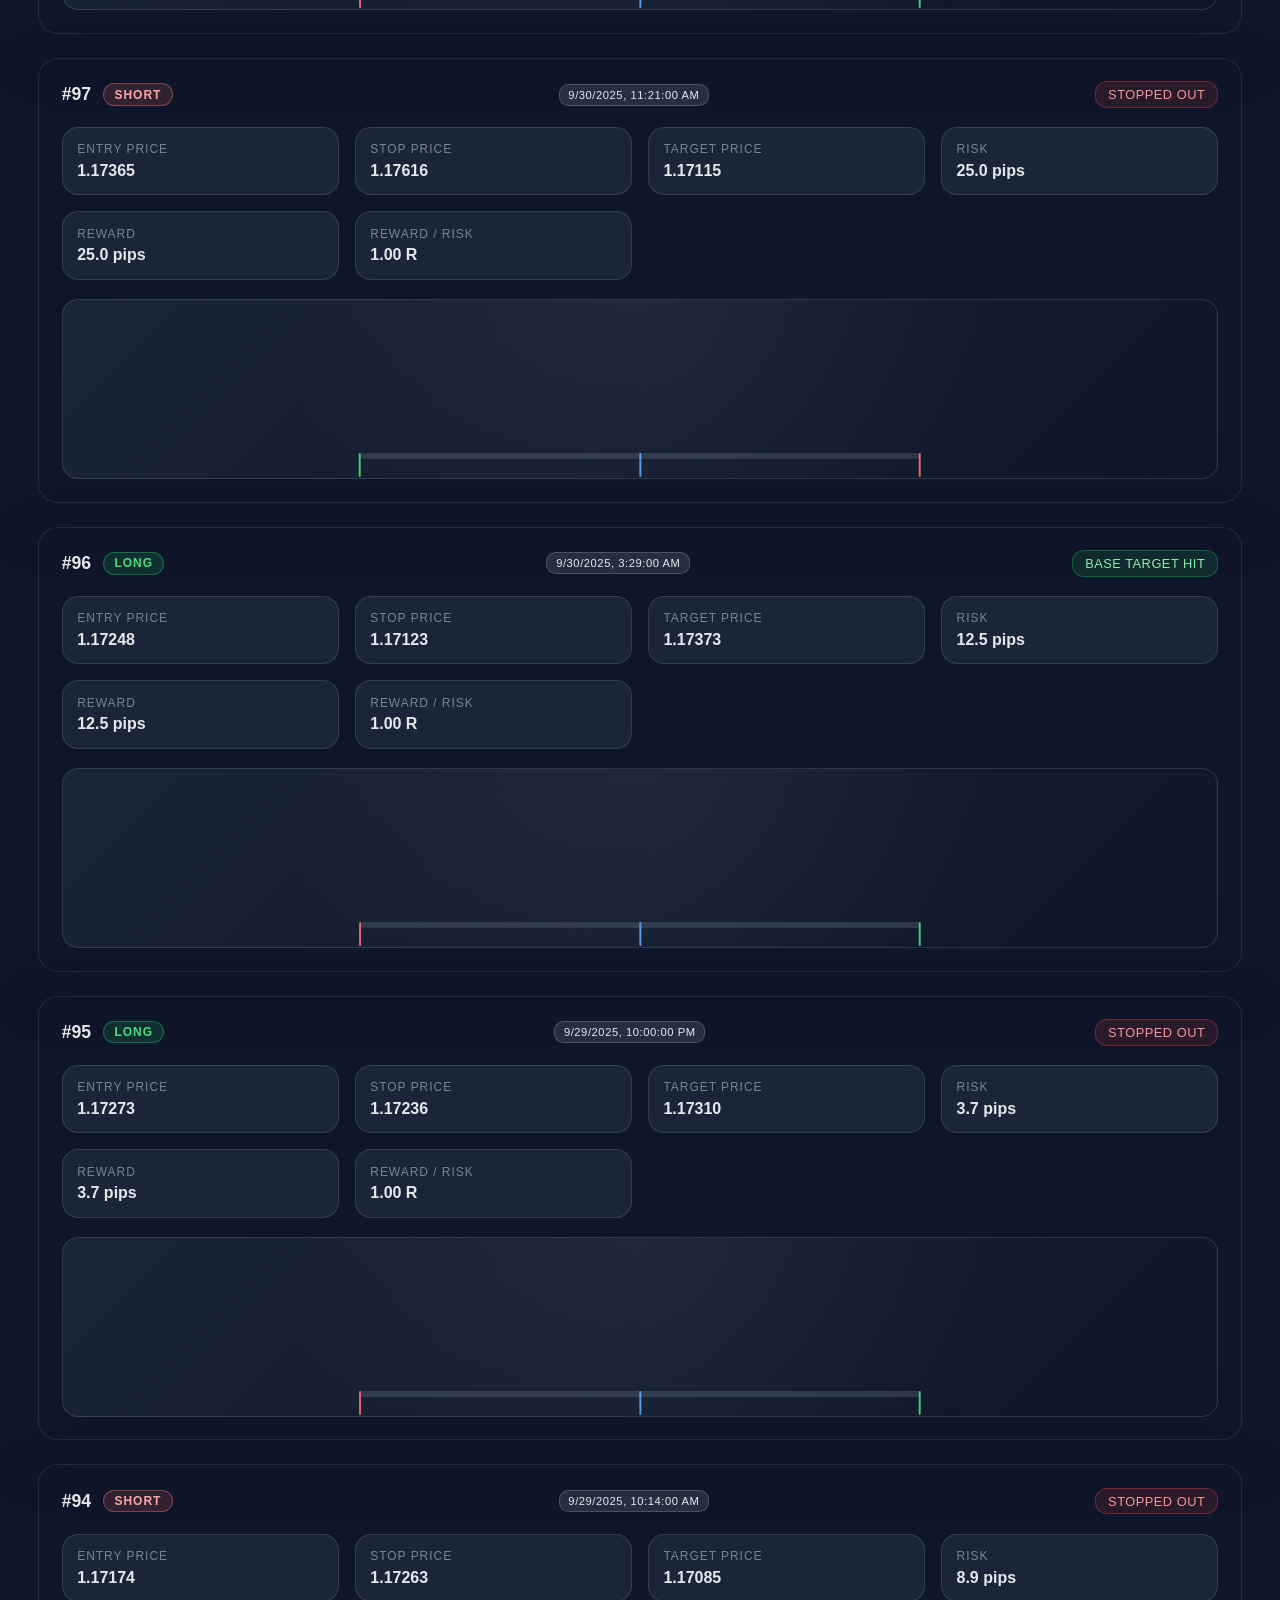
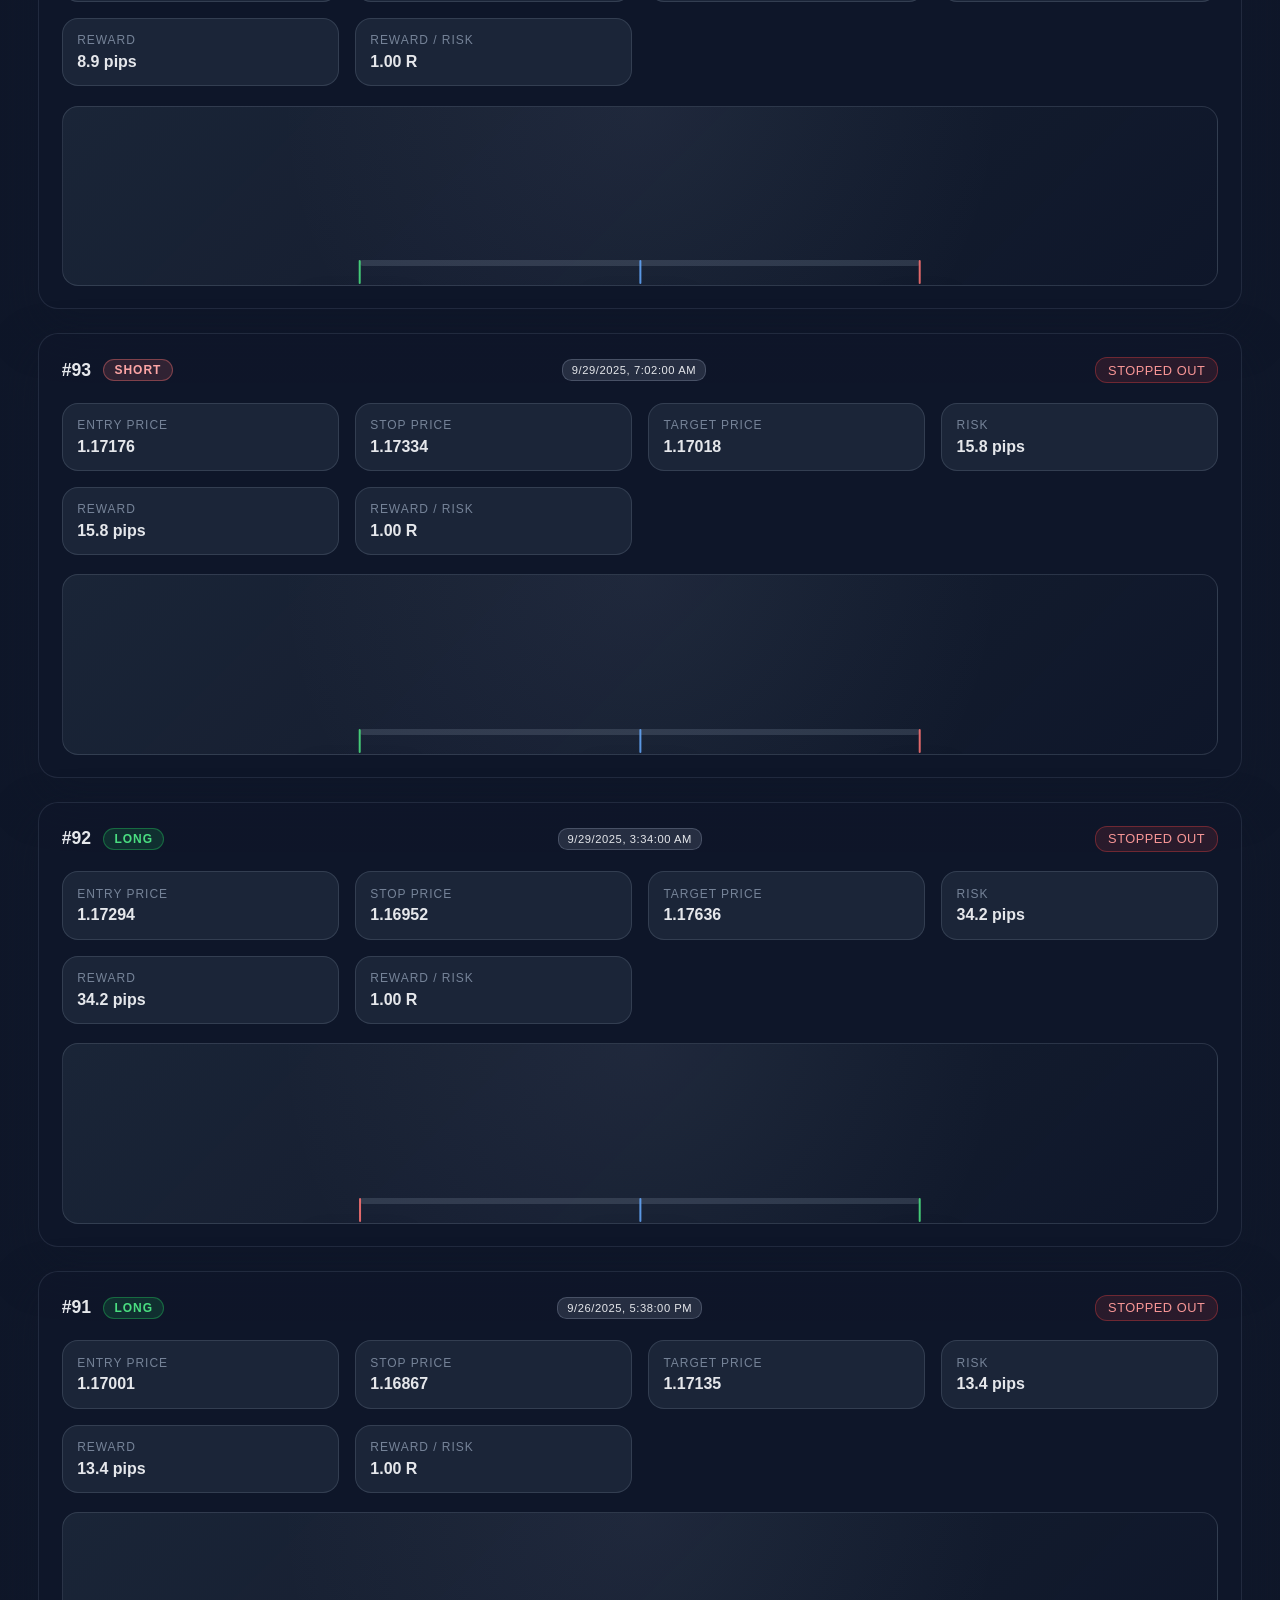
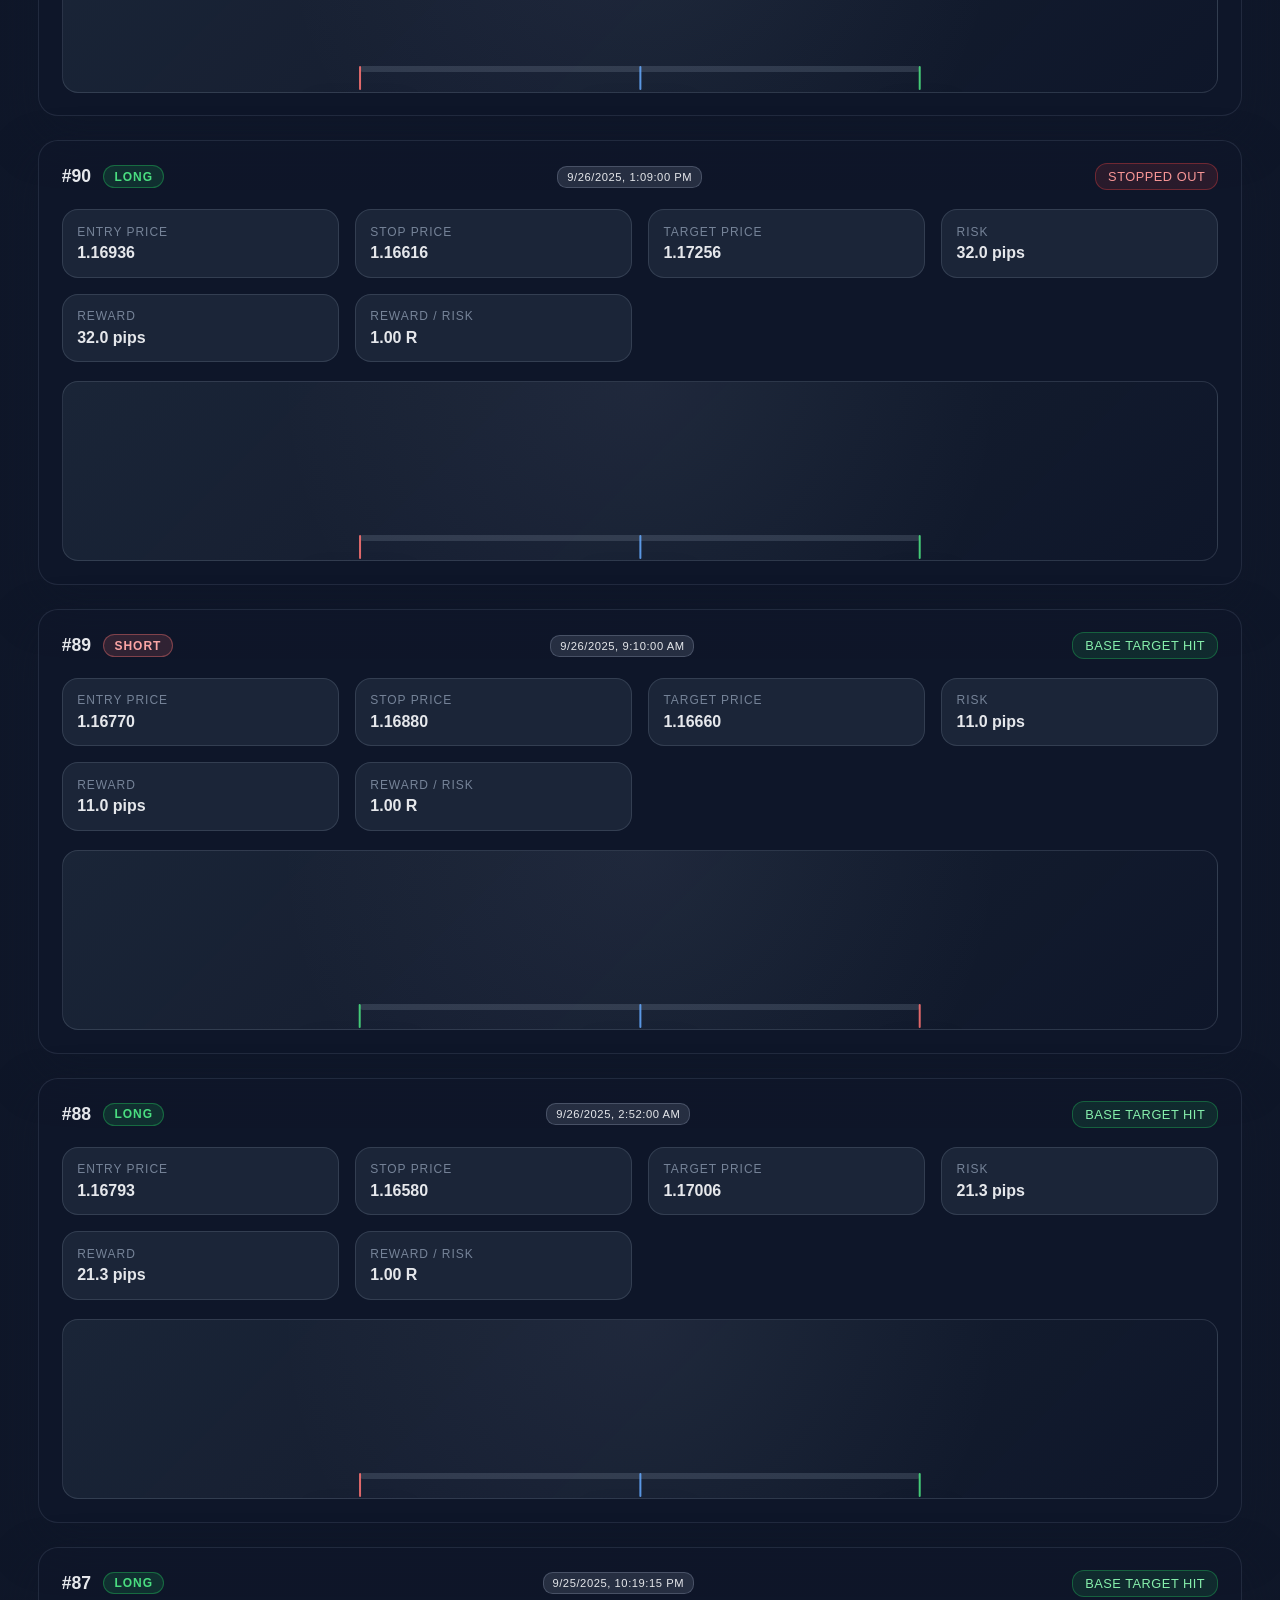
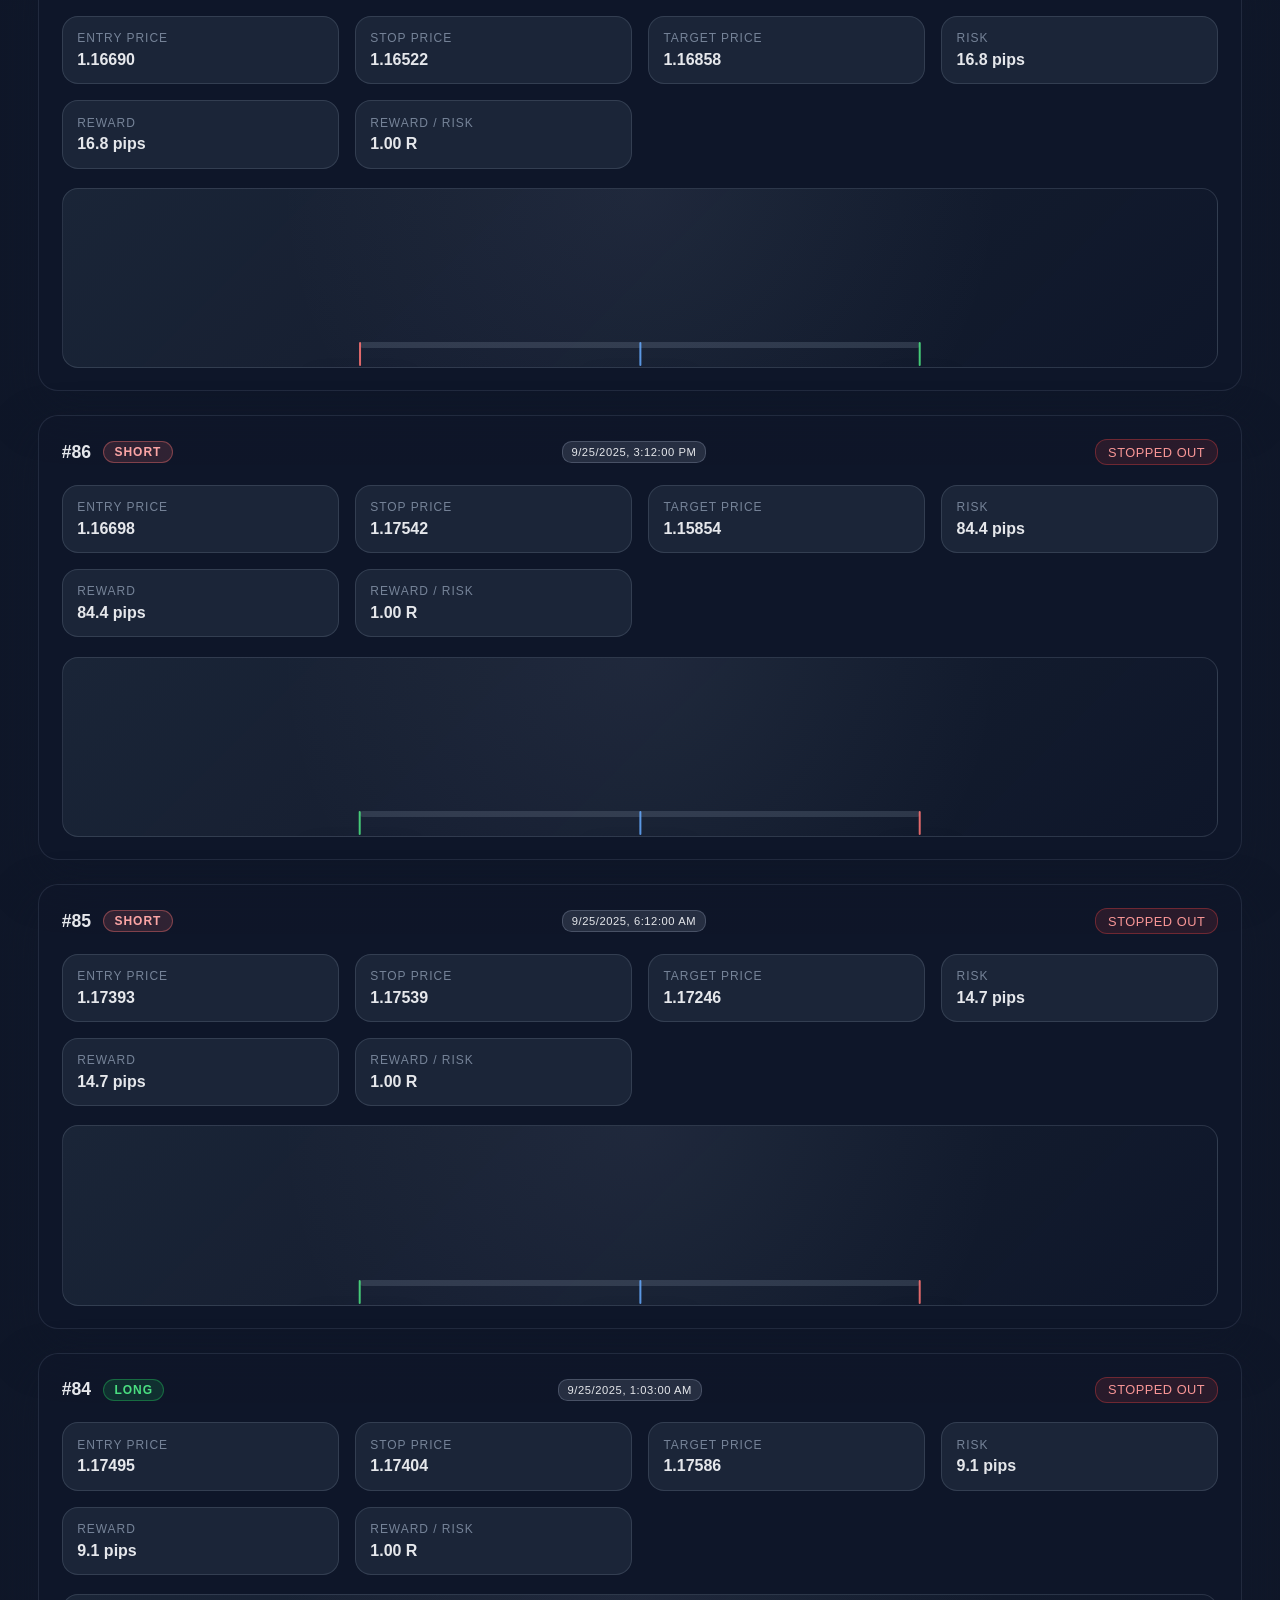
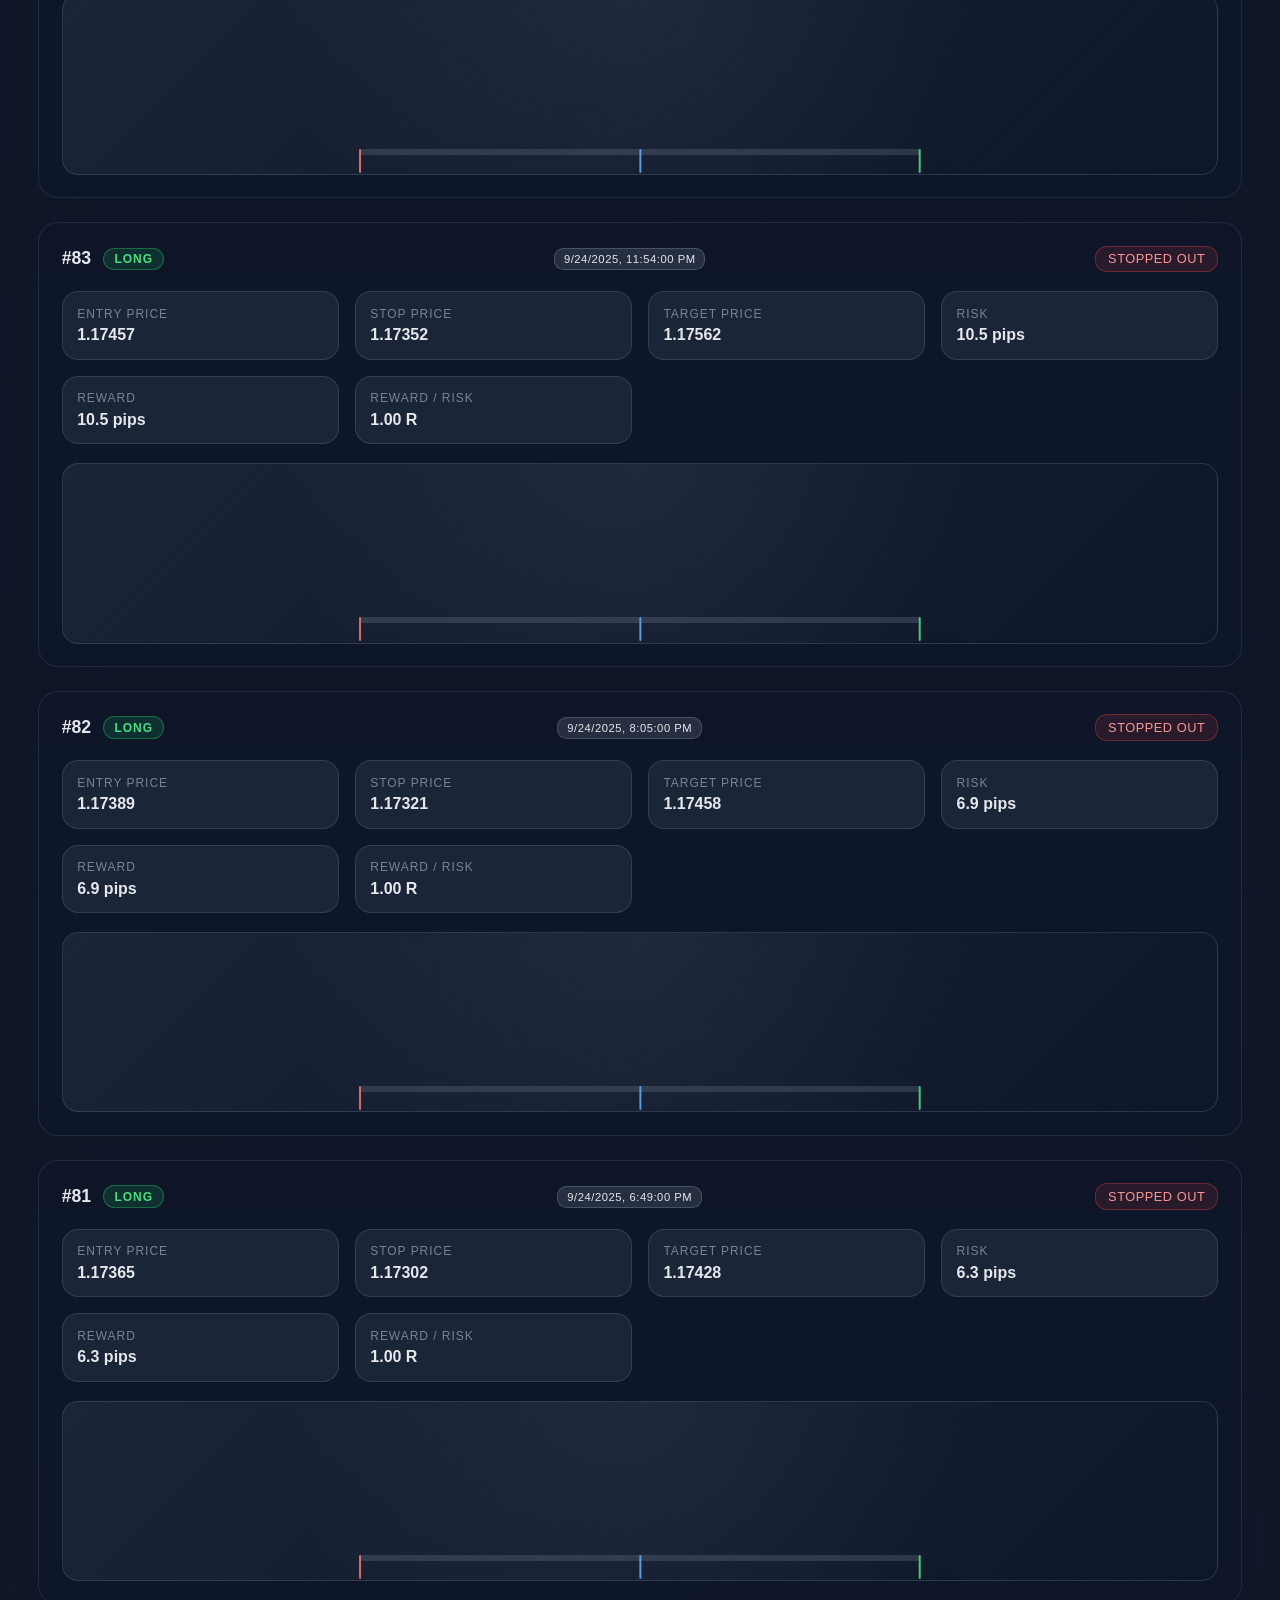
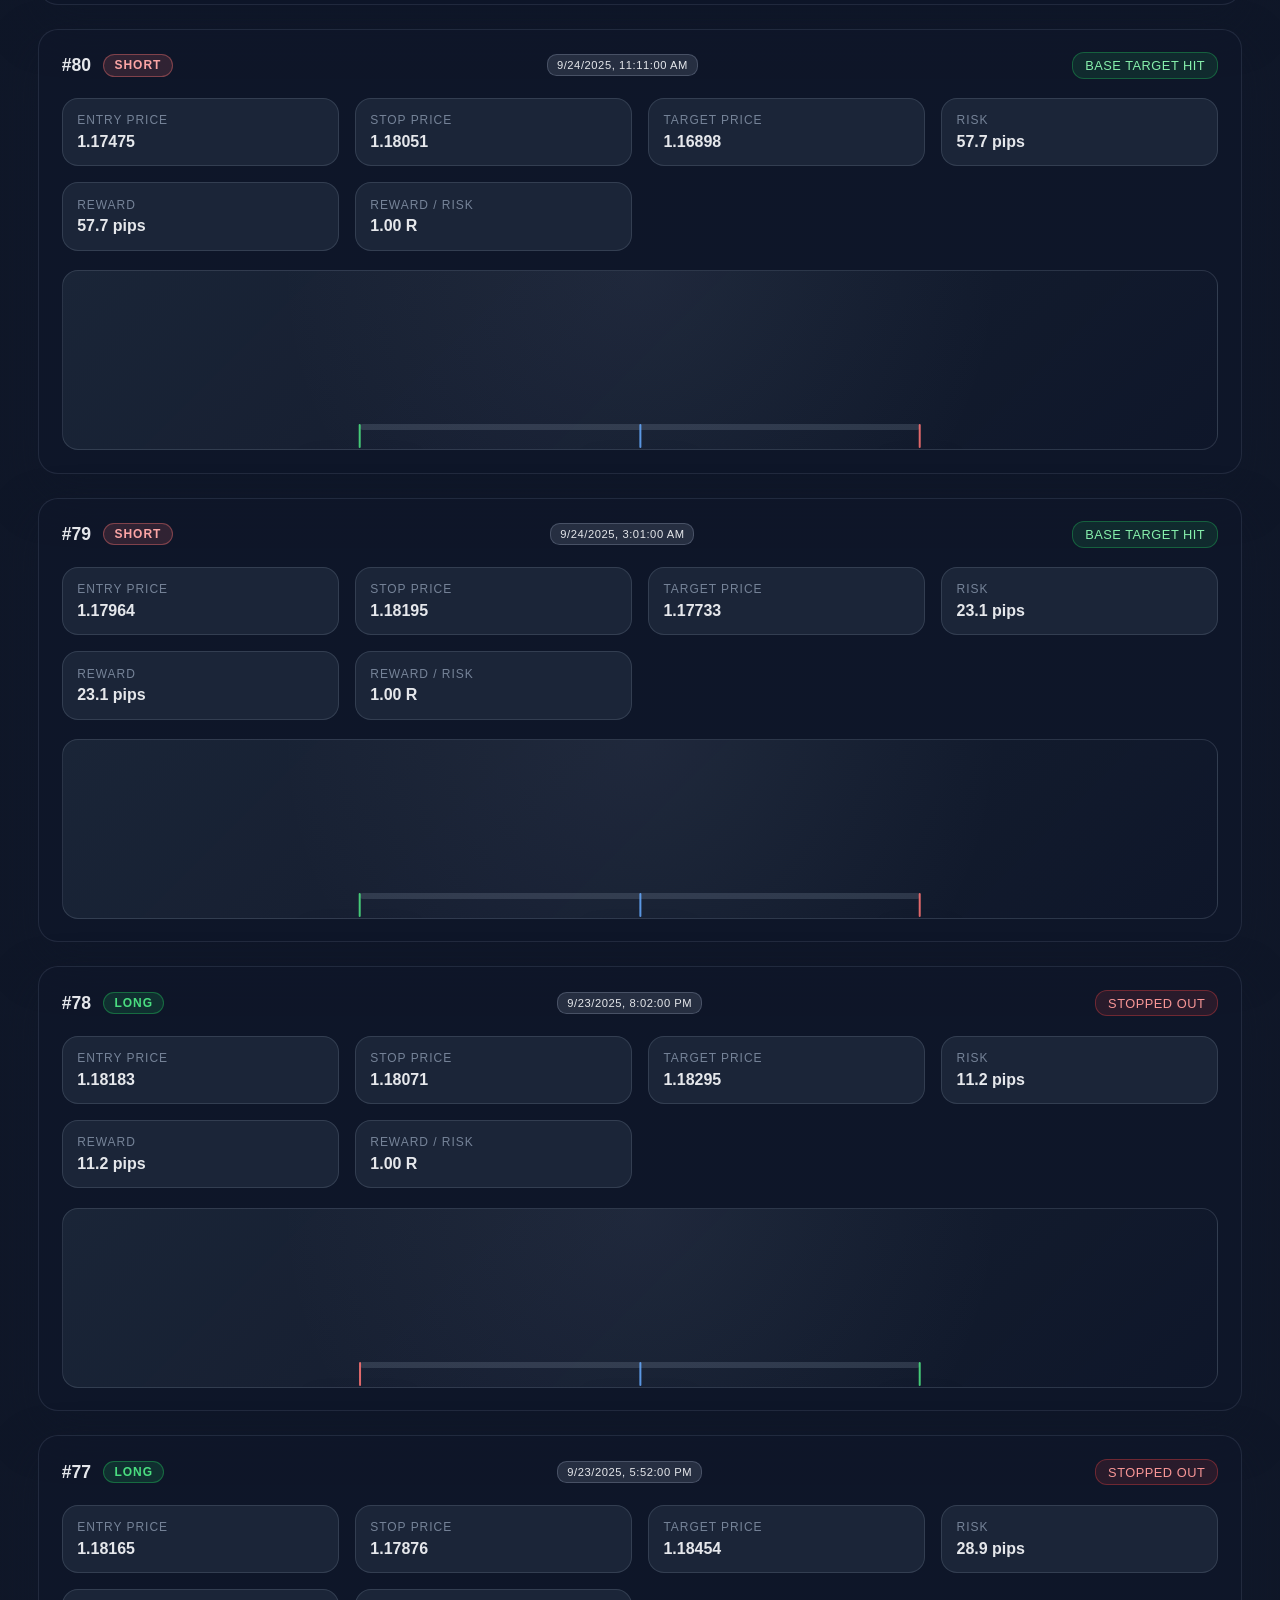
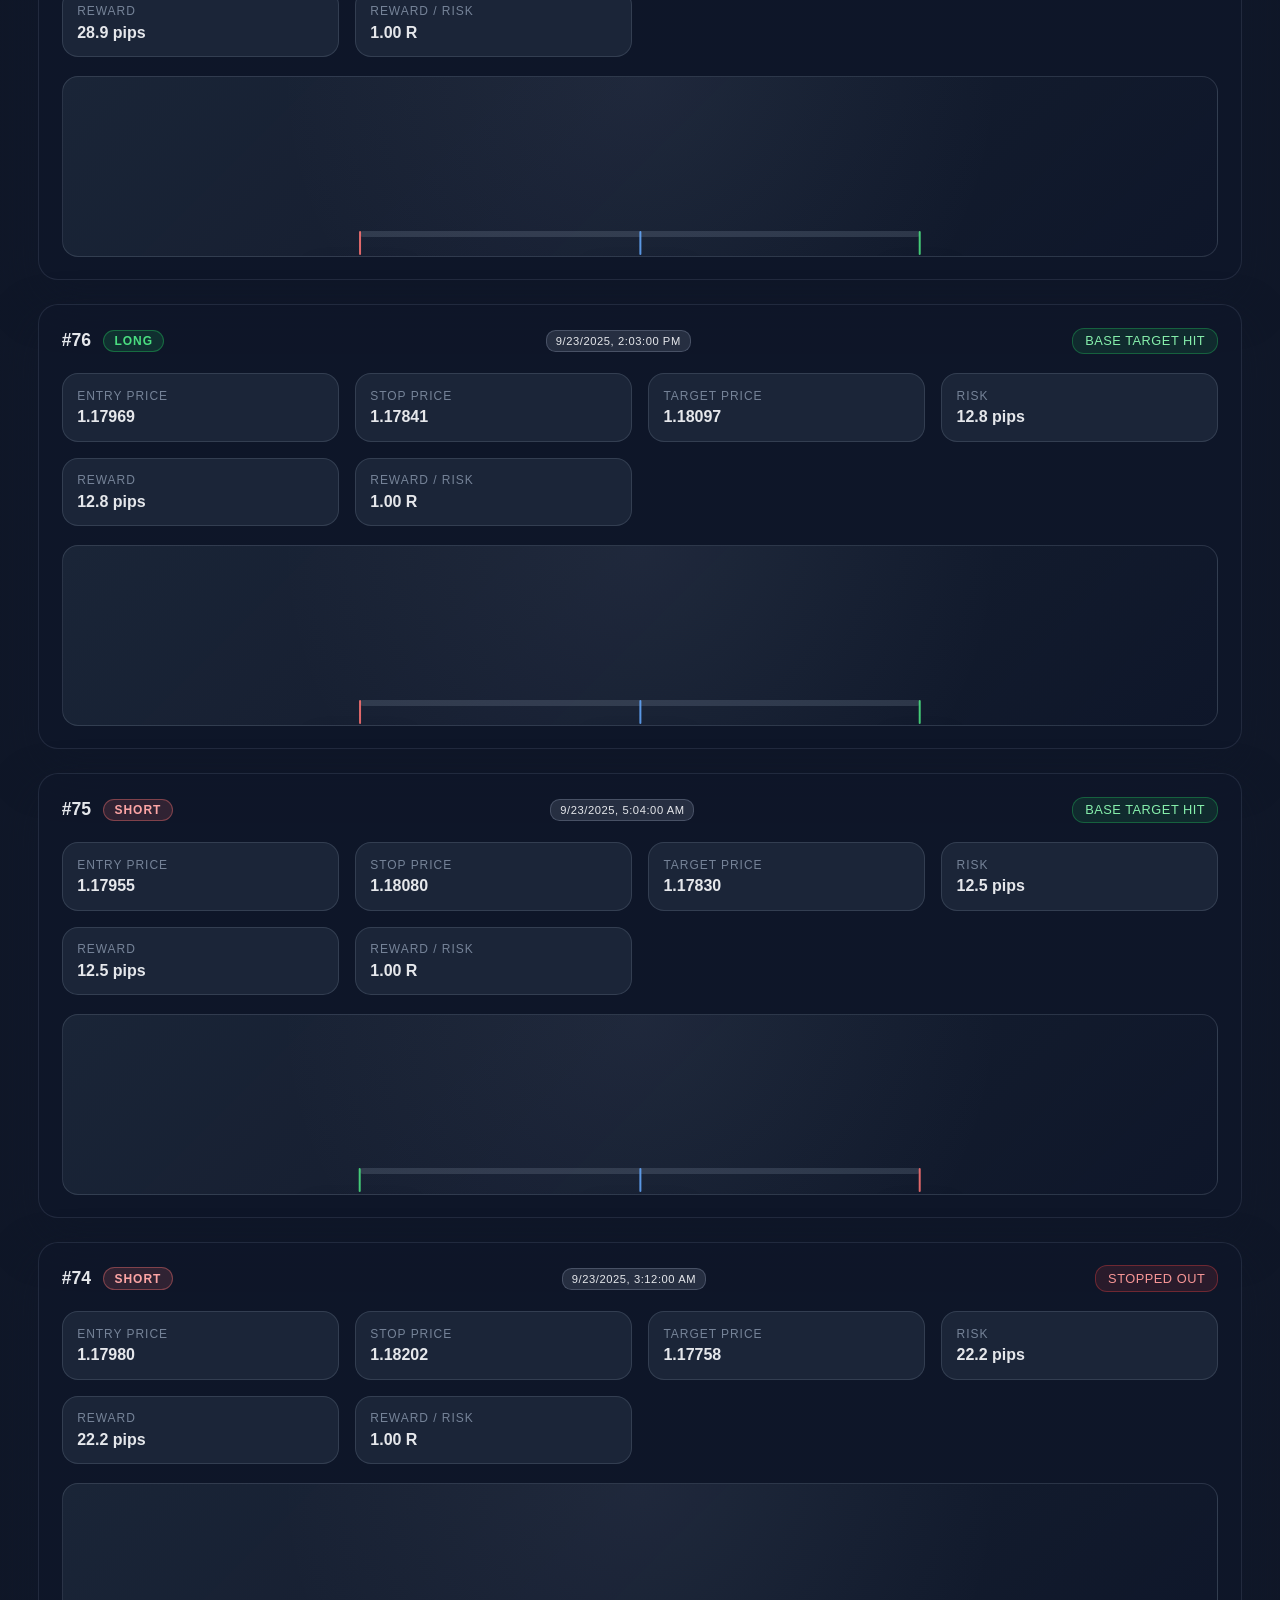
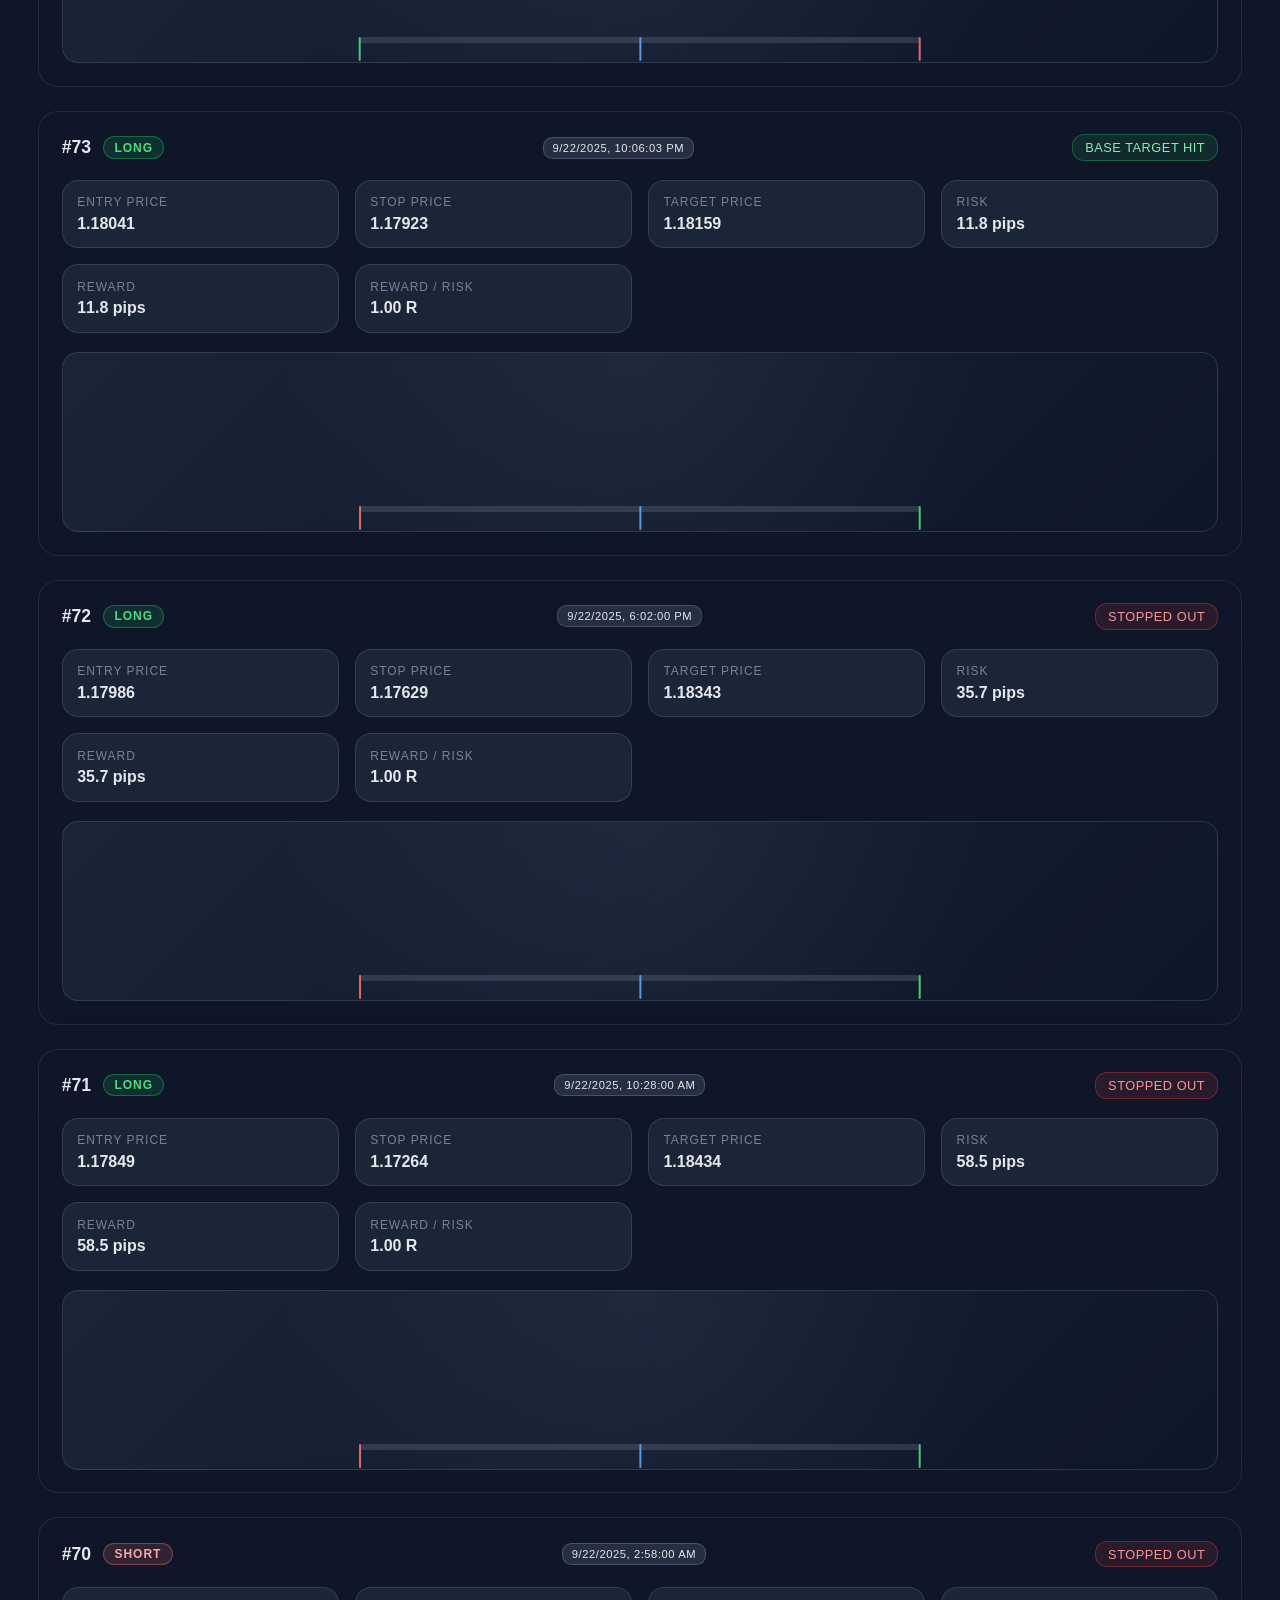
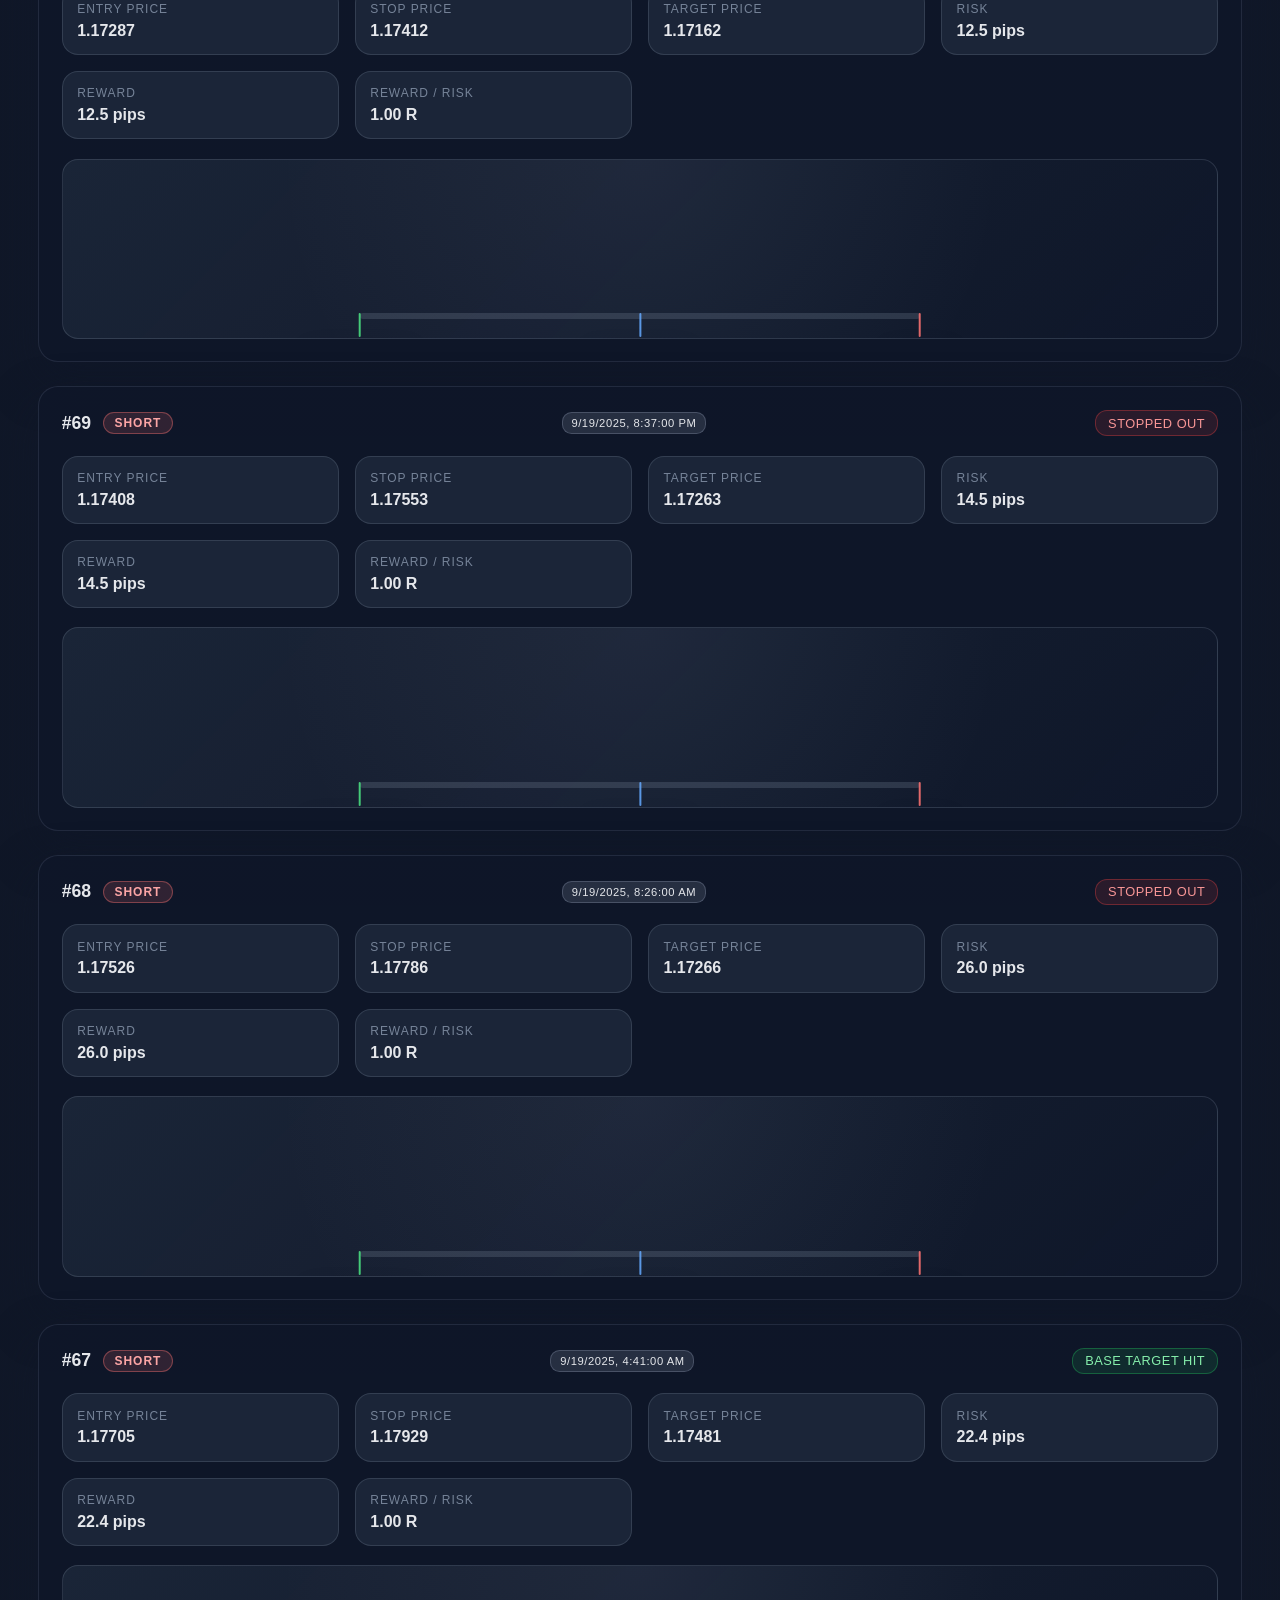
==== commit 784bf7a2: "Improve CSV loading experience" ====
--- a/trade_visualization.html
+++ b/trade_visualization.html
@@ -87,11 +87,25 @@
       transition: border-color 0.2s ease, box-shadow 0.2s ease;
     }
 
+    .control input[type="file"] {
+      padding: 0.4rem 0.8rem;
+      background: rgba(15, 23, 42, 0.6);
+      border: 1px dashed rgba(100, 116, 139, 0.5);
+      cursor: pointer;
+    }
+
     .control input:focus,
     .control select:focus {
       outline: none;
       border-color: rgba(99, 102, 241, 0.65);
       box-shadow: 0 0 0 3px rgba(99, 102, 241, 0.25);
+    }
+
+    .control .control-help {
+      text-transform: none;
+      letter-spacing: normal;
+      font-size: 0.75rem;
+      color: rgba(148, 163, 184, 0.65);
     }
 
     .summary {
@@ -149,6 +163,22 @@
       display: grid;
       gap: 1.2rem;
       transition: transform 0.2s ease, border-color 0.2s ease;
+    }
+
+    .notice {
+      margin: 0;
+      font-size: 0.8rem;
+      letter-spacing: 0.04em;
+      text-transform: uppercase;
+      color: rgba(148, 163, 184, 0.75);
+    }
+
+    .notice[data-tone="error"] {
+      color: #fca5a5;
+    }
+
+    .notice[data-tone="success"] {
+      color: #86efac;
     }
 
     .trade-card:hover {
@@ -394,6 +424,11 @@
         <input id="searchInput" type="search" placeholder="Trade id, date (YYYY-MM-DD)" />
       </label>
       <label class="control">
+        Data file
+        <input id="fileInput" type="file" accept=".csv" />
+        <span class="control-help">Use if the CSV does not load automatically.</span>
+      </label>
+      <label class="control">
         Sort by
         <select id="sortSelect">
           <option value="time-desc">Newest first</option>
@@ -406,6 +441,8 @@
       </label>
     </section>
 
+    <p id="dataStatus" class="notice">Loading trade data…</p>
+
     <section class="summary" id="summary"></section>
 
     <section class="trade-list" id="tradeList">
@@ -421,9 +458,21 @@
     const resultFilter = document.getElementById('resultFilter');
     const searchInput = document.getElementById('searchInput');
     const sortSelect = document.getElementById('sortSelect');
+    const fileInput = document.getElementById('fileInput');
     const tradeList = document.getElementById('tradeList');
     const summaryEl = document.getElementById('summary');
+    const dataStatus = document.getElementById('dataStatus');
     let trades = [];
+
+    const setStatus = (message, tone = 'info') => {
+      if (!dataStatus) return;
+      dataStatus.textContent = message;
+      if (tone === 'info') {
+        delete dataStatus.dataset.tone;
+      } else {
+        dataStatus.dataset.tone = tone;
+      }
+    };
 
     const formatNumber = (value, digits = 5) => {
       if (typeof value !== 'number' || Number.isNaN(value)) return '—';
@@ -533,6 +582,11 @@
     };
 
     const renderSummary = (summary, totalCount) => {
+      if (!totalCount) {
+        summaryEl.innerHTML = '<p class="no-data">Load a CSV file to see trade metrics.</p>';
+        return;
+      }
+
       if (!summary) {
         summaryEl.innerHTML = '<p class="no-data">No trades match the current filters.</p>';
         return;
@@ -557,7 +611,11 @@
 
     const renderTrades = (collection) => {
       if (!collection.length) {
-        tradeList.innerHTML = '<p class="no-data">No trades match the current filters. Try broadening your search.</p>';
+        if (!trades.length) {
+          tradeList.innerHTML = '<p class="no-data">Load a CSV file to explore simulated trades.</p>';
+        } else {
+          tradeList.innerHTML = '<p class="no-data">No trades match the current filters. Try broadening your search.</p>';
+        }
         renderSummary(null, trades.length);
         return;
       }
@@ -601,7 +659,6 @@
 
         card.appendChild(stats);
         card.appendChild(createPriceTrack(trade));
-        tradeList.appendChild(card);
         fragment.appendChild(card);
       });
 
@@ -648,16 +705,41 @@
       renderTrades(filtered);
     };
 
+    const loadTradesFromText = (text, sourceLabel) => {
+      try {
+        const parsed = parseCsv(text);
+        trades = parsed.map(decorateTrade);
+
+        if (!trades.length) {
+          setStatus(`No trades found in ${sourceLabel}.`, 'error');
+          renderTrades([]);
+          return;
+        }
+
+        setStatus(`Loaded ${trades.length} trades from ${sourceLabel}.`, 'success');
+        filterTrades();
+      } catch (error) {
+        console.error(error);
+        setStatus(`Failed to parse ${sourceLabel}: ${error.message}`, 'error');
+        if (!trades.length) {
+          tradeList.innerHTML = `<p class="no-data">Failed to parse data: ${error.message}</p>`;
+          renderSummary(null, trades.length);
+        }
+      }
+    };
+
     const boot = async () => {
       try {
+        setStatus('Loading bundled trade data…');
         const response = await fetch('one_pip_results_detailed.csv');
         if (!response.ok) throw new Error('Unable to load CSV file');
         const text = await response.text();
-        trades = parseCsv(text).map(decorateTrade);
-        filterTrades();
+        loadTradesFromText(text, 'one_pip_results_detailed.csv');
       } catch (error) {
         console.error(error);
-        tradeList.innerHTML = `<p class="no-data">Failed to load data: ${error.message}</p>`;
+        setStatus('Automatic load failed. Use the data file picker to choose your CSV.', 'error');
+        tradeList.innerHTML = '<p class="no-data">Unable to load the CSV automatically. Use the "Data file" control above to choose <code>one_pip_results_detailed.csv</code>.</p>';
+        summaryEl.innerHTML = '<p class="no-data">Waiting for CSV file…</p>';
       }
     };
 
@@ -666,6 +748,25 @@
     searchInput.addEventListener('input', filterTrades);
     sortSelect.addEventListener('change', filterTrades);
 
+    if (fileInput) {
+      fileInput.addEventListener('change', (event) => {
+        const [file] = event.target.files || [];
+        if (!file) return;
+
+        const reader = new FileReader();
+        setStatus(`Reading ${file.name}…`);
+        reader.onload = () => {
+          loadTradesFromText(reader.result, file.name);
+        };
+        reader.onerror = () => {
+          console.error(reader.error);
+          setStatus(`Failed to read ${file.name}.`, 'error');
+        };
+        reader.readAsText(file);
+        event.target.value = '';
+      });
+    }
+
     boot();
   </script>
 </body>
